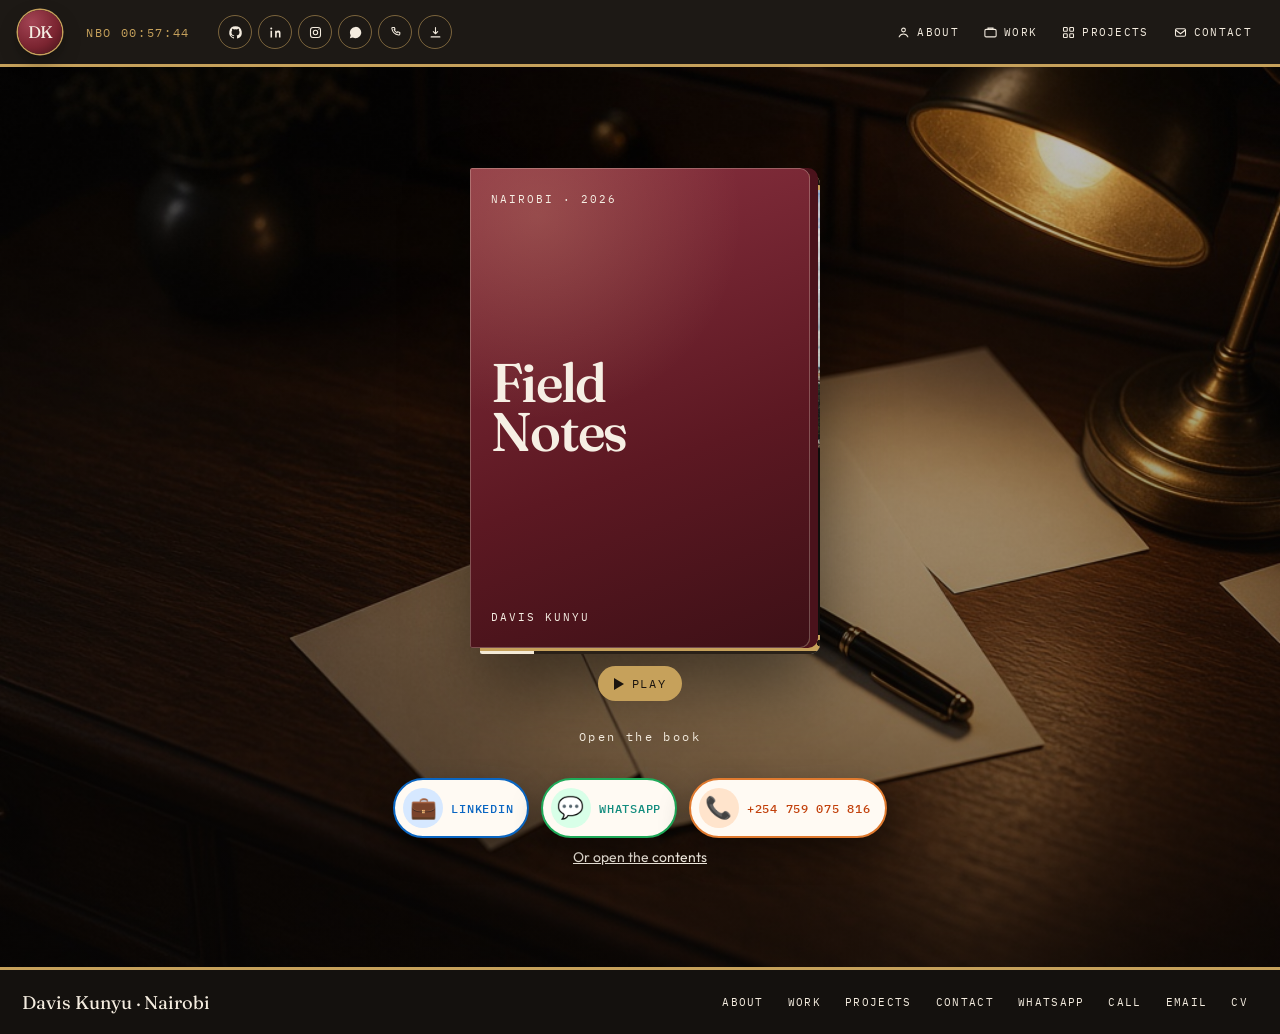
==== index.html @ 62f1bfcc "Add a DK book favicon and play a short film inside the open book. Co-authored-by: Cursor <cursoragen" ====
<!DOCTYPE html>
<html lang="en">
<head>
  <meta charset="UTF-8" />
  <meta name="viewport" content="width=device-width, initial-scale=1.0" />
  <title>Davis Kunyu — Field Notes</title>
  <meta name="description" content="Davis Kunyu Wamalwa, lead software developer in Nairobi. A field book of work, projects, and notes." />
  <link rel="canonical" href="https://davis.dvtechnologies.xyz/" />
  <meta property="og:title" content="Davis Kunyu — Field Notes" />
  <meta property="og:description" content="Open the book. Chapters on software, Nairobi, and the work in between." />
  <meta property="og:url" content="https://davis.dvtechnologies.xyz/" />
  <link rel="icon" href="/favicon.svg?v=4" type="image/svg+xml" />
  <link rel="preconnect" href="https://fonts.googleapis.com" />
  <link rel="preconnect" href="https://fonts.gstatic.com" crossorigin />
  <link href="https://fonts.googleapis.com/css2?family=Fraunces:ital,opsz,wght@0,9..144,500;1,9..144,500&family=IBM+Plex+Mono:wght@400;500&family=Outfit:wght@400;500&display=swap" rel="stylesheet" />
  <link rel="stylesheet" href="/book.css" />
</head>
<body>
  <header class="top">
  <a class="brand" href="/" aria-label="Davis Kunyu, home"><span class="mark" aria-hidden="true">DK</span></a>
  <time class="clock" id="nbo-clock">NBO</time>
  <div class="icon-row" aria-label="Profiles">
    <a href="https://github.com/daviesqunyu" aria-label="GitHub"><svg viewBox="0 0 24 24"><path fill="currentColor" d="M12 2a10 10 0 0 0-3.16 19.49c.5.09.68-.22.68-.48v-1.7c-2.78.6-3.37-1.34-3.37-1.34-.45-1.16-1.1-1.47-1.1-1.47-.9-.62.07-.6.07-.6 1 .07 1.53 1.04 1.53 1.04.89 1.53 2.34 1.09 2.91.83.09-.65.35-1.09.63-1.34-2.22-.25-4.56-1.11-4.56-4.95 0-1.09.39-1.99 1.03-2.69-.1-.25-.45-1.27.1-2.65 0 0 .84-.27 2.75 1.02A9.56 9.56 0 0 1 12 6.8a9.6 9.6 0 0 1 2.5.34c1.9-1.29 2.74-1.02 2.74-1.02.55 1.38.2 2.4.1 2.65.64.7 1.03 1.6 1.03 2.69 0 3.85-2.34 4.7-4.57 4.95.36.31.68.92.68 1.86v2.76c0 .26.18.58.69.48A10 10 0 0 0 12 2z"/></svg></a>
    <a href="https://www.linkedin.com/in/davis-kunyu" aria-label="LinkedIn"><svg viewBox="0 0 24 24"><path fill="currentColor" d="M6.5 9H4V20h2.5V9zM5.2 4A1.6 1.6 0 1 0 5.2 7.2 1.6 1.6 0 0 0 5.2 4zM20 20h-2.5v-5.6c0-1.55-.56-2.4-1.72-2.4-1.24 0-1.88.84-1.88 2.4V20H11.4V9H13.8v1.5c.5-.8 1.5-1.7 3.2-1.7 2.2 0 3 1.45 3 4.1V20z"/></svg></a>
    <a href="https://www.instagram.com/jerara_/" aria-label="Instagram"><svg viewBox="0 0 24 24"><rect x="4" y="4" width="16" height="16" rx="4" fill="none" stroke="currentColor" stroke-width="1.7"/><circle cx="12" cy="12" r="3.5" fill="none" stroke="currentColor" stroke-width="1.7"/><circle cx="17.2" cy="6.8" r="0.8" fill="currentColor"/></svg></a>
    <a href="https://wa.me/254759075816" aria-label="WhatsApp"><svg viewBox="0 0 24 24"><path fill="currentColor" d="M12 3a9 9 0 0 0-7.7 13.5L3 21l4.7-1.2A9 9 0 1 0 12 3zm4.1 11c-.2-.1-1.2-.6-1.4-.7-.2-.1-.3-.1-.5.1l-.5.6c-.1.2-.3.2-.5.1a6 6 0 0 1-1.8-1.1 6.6 6.6 0 0 1-1.2-1.5c-.1-.2 0-.3.1-.4l.4-.4.2-.3c.1-.1 0-.3 0-.4l-.7-1.6c-.2-.4-.3-.4-.5-.4h-.4c-.2 0-.4.1-.6.3-.2.2-.8.7-.8 1.8s.8 2.1.9 2.2c.1.2 1.5 2.4 3.7 3.3.5.2 1 .4 1.4.5.4-.1 1.2-.5 1.4-1 .2-.5.2-.9.1-1-.1-.1-.2-.1-.4-.2z"/></svg></a>
    <a href="tel:+254759075816" aria-label="Call"><svg viewBox="0 0 24 24"><path fill="none" stroke="currentColor" stroke-width="1.7" stroke-linejoin="round" d="M8 4h2.2l1.1 2.8-1.5.9a11 11 0 0 0 4.5 4.5l.9-1.5L18.9 12V14.2A1.8 1.8 0 0 1 17.2 16 13.2 13.2 0 0 1 6 4.8 1.8 1.8 0 0 1 8 4z"/></svg></a>
    <a href="/cv.pdf" aria-label="Download CV"><svg viewBox="0 0 24 24"><path fill="none" stroke="currentColor" stroke-width="1.7" stroke-linecap="round" d="M12 4v10m0 0l-3.5-3.5M12 14l3.5-3.5M5 19h14"/></svg></a>
  </div>
  <button class="menu" type="button" aria-expanded="false" aria-controls="site-nav">Menu</button>
  <nav id="site-nav" aria-label="Chapters">
    <a href="/about/"><svg viewBox="0 0 24 24" aria-hidden="true"><circle cx="12" cy="8" r="3" fill="none" stroke="currentColor" stroke-width="1.7"/><path d="M5 19c1.4-3 3.6-4.5 7-4.5S17.6 16 19 19" fill="none" stroke="currentColor" stroke-width="1.7" stroke-linecap="round"/></svg>About</a>
    <a href="/work/"><svg viewBox="0 0 24 24" aria-hidden="true"><rect x="3" y="7" width="18" height="12" rx="2" fill="none" stroke="currentColor" stroke-width="1.7"/><path d="M8 7V5h8v2" fill="none" stroke="currentColor" stroke-width="1.7"/></svg>Work</a>
    <a href="/projects/"><svg viewBox="0 0 24 24" aria-hidden="true"><rect x="4" y="4" width="6" height="6" rx="1" fill="none" stroke="currentColor" stroke-width="1.7"/><rect x="14" y="4" width="6" height="6" rx="1" fill="none" stroke="currentColor" stroke-width="1.7"/><rect x="4" y="14" width="6" height="6" rx="1" fill="none" stroke="currentColor" stroke-width="1.7"/><rect x="14" y="14" width="6" height="6" rx="1" fill="none" stroke="currentColor" stroke-width="1.7"/></svg>Projects</a>
    <a href="/write/"><svg viewBox="0 0 24 24" aria-hidden="true"><rect x="4" y="6" width="16" height="12" rx="2" fill="none" stroke="currentColor" stroke-width="1.7"/><path d="M4 8l8 6 8-6" fill="none" stroke="currentColor" stroke-width="1.7"/></svg>Contact</a>
  </nav>
</header>
  <main class="stage">
    <img class="stage-bg" src="/images/desk-night.jpg" alt="" />
    <div class="wash" aria-hidden="true"></div>
    <div class="opener">
      <button class="volume" id="book" type="button" aria-label="Open the book">
        <span class="volume-pages">
          <span class="film" id="reel">
            <span class="perfs" aria-hidden="true"></span>
            <span class="screen">
              <span class="shot is-on">
                <img src="/images/nairobi-pexels.jpg" alt="" />
                <span class="line"><small>Scene 01</small><strong>Davis Kunyu</strong><em>Lead software developer in Nairobi, at D&amp;V Technologies.</em></span>
              </span>
              <span class="shot">
                <img src="/images/phone-pay.jpg" alt="" />
                <span class="line"><small>Scene 02</small><strong>Payments</strong><em>Bots that take payments and sales for the company.</em></span>
              </span>
              <span class="shot">
                <img src="/images/hotel-lobby-pexels.jpg" alt="" />
                <span class="line"><small>Scene 03</small><strong>Davis Hotel</strong><em>A hotel system, from the lobby through to the desk.</em></span>
              </span>
              <span class="shot">
                <img src="/images/red-lights.jpg" alt="" />
                <span class="line"><small>Scene 04</small><strong>Traffic</strong><em>Night roads, and the lights that move Nairobi traffic.</em></span>
              </span>
              <span class="shot">
                <img src="/images/build-site.jpg" alt="" />
                <span class="line"><small>Scene 05</small><strong>Ndakaru and Bridan</strong><em>Ndakaru Bricks and Construction, and Bridan design and build.</em></span>
              </span>
              <span class="shot">
                <img src="/images/code-desk.jpg" alt="" />
                <span class="line"><small>Scene 06</small><strong>The company</strong><em>dvtechnologies.xyz. The chapters of this book come next.</em></span>
              </span>
            </span>
            <span class="perfs" aria-hidden="true"></span>
            <span class="filmbar" aria-hidden="true"><i id="film-bar"></i></span>
          </span>
        </span>
        <span class="volume-cover">
          <small>Nairobi · 2026</small>
          <strong>Field<br />Notes</strong>
          <em>Davis Kunyu</em>
        </span>
      </button>
      <button class="play" id="play" type="button" aria-label="Play the book">
        <span class="play-mark" aria-hidden="true"></span>
        <span id="play-label">Play</span>
      </button>
      <p class="hint" id="hint">Open the book</p>
      <nav class="reach" aria-label="LinkedIn, WhatsApp, and phone">
        <a class="sticker in" href="https://www.linkedin.com/in/davis-kunyu" target="_blank" rel="noopener">
          <span class="emoji" aria-hidden="true">💼</span>
          <b>LinkedIn</b>
        </a>
        <a class="sticker wa" href="https://wa.me/254759075816" target="_blank" rel="noopener">
          <span class="emoji" aria-hidden="true">💬</span>
          <b>WhatsApp</b>
        </a>
        <a class="sticker call" href="tel:+254759075816">
          <span class="emoji" aria-hidden="true">📞</span>
          <b>+254 759 075 816</b>
        </a>
      </nav>
      <a class="skip-read" href="/contents/">Or open the contents</a>
    </div>
  </main>
  <footer class="foot">
  <p>Davis Kunyu · Nairobi</p>
  <nav aria-label="Footer">
    <a href="/about/" aria-label="About">About</a>
    <a href="/work/" aria-label="Work">Work</a>
    <a href="/projects/" aria-label="Projects">Projects</a>
    <a href="/write/" aria-label="Contact">Contact</a>
    <a href="https://wa.me/254759075816" aria-label="WhatsApp">WhatsApp</a>
    <a href="tel:+254759075816" aria-label="Call">Call</a>
    <a href="mailto:daviskunyu@gmail.com" aria-label="Email">Email</a>
    <a href="/cv.pdf" aria-label="CV">CV</a>
  </nav>
</footer>
  <script src="/shell.js"></script>
</body>
</html>
---- book.css ----
:root {
  --ink: #1a140f;
  --cream: #f4ecdf;
  --oxblood: #7a2430;
  --gold: #c6a15b;
  --serif: "Fraunces", "Iowan Old Style", Georgia, serif;
  --sans: "Outfit", "Avenir Next", sans-serif;
  --mono: "IBM Plex Mono", ui-monospace, monospace;
}
* { box-sizing: border-box; }
html { scroll-behavior: smooth; }
body {
  margin: 0; min-height: 100vh; display: flex; flex-direction: column;
  color: var(--ink); font-family: var(--sans); background: var(--cream);
}
.spread, .person, .ledger, .plates, .bench, .seals, .letter, .frames, .record, .stage { flex: 1; }

.top {
  position: sticky; top: 0; z-index: 30;
  display: flex; align-items: center; gap: 16px;
  min-height: 64px; height: auto; flex-wrap: wrap; padding: 10px 18px;
  background: rgba(20, 16, 13, 0.96); color: var(--cream);
  border-bottom: 3px solid var(--gold);
}
.brand { color: var(--cream); text-decoration: none; display: inline-flex; align-items: center; }
.mark {
  width: 44px; height: 44px; display: grid; place-items: center; border-radius: 50%;
  background: radial-gradient(circle at 32% 28%, #a34454, #7a2430 58%, #3d1016);
  color: #f6efe4; font-family: var(--serif); font-size: 1.05rem; letter-spacing: -0.07em;
  box-shadow: 0 0 0 1.5px #c6a15b, 0 8px 18px rgba(0,0,0,.35);
}
.brand:hover .mark { background: var(--gold); color: #1a140f; }
.clock { margin-left: 8px; font-family: var(--mono); font-size: 12px; letter-spacing: 0.14em; color: var(--gold); }
.menu {
  display: none; margin-left: 8px; border: 1px solid var(--gold); background: transparent; color: var(--cream);
  border-radius: 999px; padding: 6px 12px; letter-spacing: 0.12em; text-transform: uppercase; font-family: var(--mono); font-size: 11px;
}
.top nav { display: flex; flex-wrap: wrap; gap: 4px; margin-left: auto; }
.top nav a, .foot a {
  color: var(--cream); text-decoration: none; border-radius: 999px;
  padding: 7px 10px; font-family: var(--mono); font-size: 11px; letter-spacing: 0.12em; text-transform: uppercase;
  display: inline-flex; align-items: center; gap: 6px;
}
.top svg, .icon-row svg { width: 15px; height: 15px; display: block; }
.icon-row { display: flex; gap: 6px; margin-left: 12px; }
.icon-row a {
  width: 34px; height: 34px; display: grid; place-items: center; border-radius: 50%;
  border: 1px solid rgba(198,161,91,.55); color: var(--cream); padding: 0;
}
.icon-row a:hover, .icon-row a.on { background: var(--gold); color: #1a140f; }
.copy-mail {
  border: 0; background: var(--oxblood); color: #f6efe4; border-radius: 999px;
  padding: 8px 14px; margin-left: 8px; font-family: var(--mono); letter-spacing: 0.08em; text-transform: uppercase; font-size: 12px;
}
.chips { display: flex; flex-wrap: wrap; gap: 8px; margin-top: 12px; }
.chips a { text-decoration: none; border: 1px solid rgba(26,20,15,.25); border-radius: 999px; padding: 8px 12px; font-family: var(--mono); font-size: 12px; letter-spacing: 0.06em; color: #241910; background: #fffaf3; }
#seals { margin-top: 28px; background: #fbf7f0; color: #241910; padding: 22px 22px 26px; }
.seal-row { display: flex; flex-wrap: wrap; gap: 8px; margin-top: 18px; }
.seal-row a { background: #f7f1e6; color: var(--ink); text-decoration: none; border-radius: 999px; padding: 8px 12px; font-family: var(--mono); font-size: 12px; }
.cap em { font-style: normal; font-family: var(--mono); font-size: 10px; letter-spacing: 0.14em; text-transform: uppercase; color: #e7c27a; }
.cap em.live { color: #b7f0c8; }
.top nav a:hover, .top nav a.on, .foot a:hover, .foot a.on { background: var(--gold); color: #1a140f; }
.foot {
  display: flex; justify-content: space-between; gap: 16px; flex-wrap: wrap; align-items: center;
  padding: 18px 22px; background: #14110e; color: var(--cream); border-top: 3px solid var(--gold);
}
.foot p { margin: 0; font-family: var(--serif); font-size: 1.15rem; }
.foot nav { display: flex; flex-wrap: wrap; gap: 4px; }
img { max-width: 100%; display: block; }
a { color: inherit; }
button { font: inherit; cursor: pointer; }
:focus-visible { outline: 2px solid var(--gold); outline-offset: 3px; }

.ribbon {
  position: sticky; top: 0; z-index: 5;
  display: flex; justify-content: space-between; gap: 16px; align-items: center;
  padding: 14px 22px; font-family: var(--mono); font-size: 12px; letter-spacing: 0.12em;
  text-transform: uppercase;
}
.ribbon a { text-decoration: none; }
.ribbon nav { display: flex; flex-wrap: wrap; gap: 12px 16px; }
.ribbon a.on { color: var(--oxblood); }

.stage {
  min-height: 100vh; position: relative; display: grid; place-items: center;
  overflow: hidden; color: var(--cream); background: #120e0b;
}
.stage-bg, .wash {
  position: absolute; inset: 0; width: 100%; height: 100%; object-fit: cover;
  pointer-events: none;
}
.wash {
  background: linear-gradient(180deg, rgba(12,8,6,.25), rgba(12,8,6,.55));
}
.opener {
  position: relative; z-index: 1;
  display: flex; flex-direction: column; align-items: center;
}
.volume {
  position: relative; width: min(340px, 86vw); height: min(480px, 62vh);
  border: 0; padding: 0; background: transparent; perspective: 1600px;
}
.leaf {
  height: 100%; padding: 32px 24px 28px 42px;
  display: flex; flex-direction: column; justify-content: center; gap: 4px;
  color: var(--ink); text-align: left;
}
.leaf small { font-family: var(--mono); letter-spacing: 0.16em; text-transform: uppercase; color: var(--oxblood); font-size: 11px; }
.leaf b { font-family: var(--serif); font-weight: 560; font-size: 1.7rem; }
.volume-pages, .volume-cover {
  position: absolute; inset: 0; border-radius: 2px 10px 10px 2px;
}
.volume-pages {
  background:
    repeating-linear-gradient(90deg, transparent 0 3px, rgba(90,60,30,.08) 3px 4px),
    linear-gradient(90deg, #d9cbb6, #f7f1e6 12%, #fffaf2);
  transform: translate(10px, 6px);
  box-shadow: 0 30px 70px rgba(0,0,0,.5);
}
.volume-cover {
  background:
    radial-gradient(circle at 20% 10%, rgba(255,220,160,.18), transparent 40%),
    linear-gradient(160deg, #8a3140, #5c1822 60%, #3d1016);
  color: #f6efe4; transform-origin: left center; transform-style: preserve-3d;
  transition: transform 1.05s cubic-bezier(.2,.7,.2,1);
  display: flex; flex-direction: column; justify-content: space-between;
  padding: 1.5rem 1.3rem; text-align: left;
  box-shadow: inset 0 0 0 1px rgba(244,234,215,.28), 8px 0 0 #4a121b;
}
.volume-cover small, .volume-cover em {
  font-family: var(--mono); letter-spacing: 0.18em; text-transform: uppercase; font-style: normal; font-size: 11px;
}
.volume-cover strong {
  font-family: var(--serif); font-weight: 560; font-size: clamp(2.6rem, 6vw, 3.4rem); line-height: 0.9; letter-spacing: -0.03em;
}
.volume.is-open .volume-cover { transform: rotateY(-158deg); }
.volume-pages { overflow: hidden; }
.film { position: absolute; inset: 0; display: flex; flex-direction: column; background: #100d0b; }
.perfs, .filmbar { flex: none; }
.perfs {
  height: 16px;
  background:
    radial-gradient(circle at 10px 8px, #1a140f 3.2px, transparent 3.6px) 0 0 / 22px 16px repeat-x,
    #c6a15b;
}
.filmbar { height: 3px; background: #2a2118; }
.filmbar i { display: block; height: 100%; width: 16%; background: #f4ead7; transition: width .6s ease; }
.screen { position: relative; flex: 1; overflow: hidden; }
.shot {
  position: absolute; inset: 0; display: flex; flex-direction: column;
  opacity: 0; transition: opacity .7s ease;
}
.shot.is-on { opacity: 1; }
.shot img { width: 100%; height: 58%; object-fit: cover; transform: scale(1.08); }
.shot.is-on img { animation: film-drift 3.4s ease-out both; }
@keyframes film-drift { from { transform: scale(1.14); } to { transform: scale(1); } }
@media (prefers-reduced-motion: reduce) {
  .shot.is-on img { animation: none; }
}
.shot .line { padding: 10px 14px 8px; color: #f6efe4; }
.shot small { font-family: var(--mono); letter-spacing: 0.16em; text-transform: uppercase; font-size: 10px; color: #c6a15b; }
.shot strong { display: block; font-family: var(--serif); font-size: 1.35rem; line-height: 1.05; margin-top: 2px; }
.shot em { display: block; margin-top: 4px; font-style: normal; font-size: .82rem; line-height: 1.35; color: #e7d7c4; }
.play {
  position: relative; z-index: 2; margin-top: 18px;
  display: inline-flex; align-items: center; gap: 8px;
  border: 0; background: #c6a15b; color: #1a140f; border-radius: 999px;
  padding: 10px 16px; font-family: var(--mono); letter-spacing: 0.14em; text-transform: uppercase; font-size: 12px;
}
.play-mark {
  width: 0; height: 0;
  border-left: 10px solid #1a140f;
  border-top: 6px solid transparent;
  border-bottom: 6px solid transparent;
}
.play.is-on .play-mark {
  width: 10px; height: 12px; border: 0;
  background:
    linear-gradient(#1a140f, #1a140f) left/3px 100% no-repeat,
    linear-gradient(#1a140f, #1a140f) right/3px 100% no-repeat;
}
.hint {
  position: relative; z-index: 1; margin-top: 28px; font-family: var(--mono);
  letter-spacing: 0.2em; font-size: 12px;
}
.skip-read {
  position: relative; z-index: 1; margin-top: 10px; color: #f6efe4; font-size: 14px;
}
.reach {
  position: relative; z-index: 2;
  display: flex; flex-wrap: wrap; justify-content: center; gap: 12px;
  margin-top: 22px;
}
.sticker {
  display: flex; align-items: center; gap: 8px;
  min-height: 52px; padding: 8px 14px 8px 8px;
  border-radius: 999px; text-decoration: none; color: #1a140f;
  background: #fffaf3; box-shadow: 0 14px 30px rgba(0,0,0,.38);
  font-family: var(--mono); font-size: 12px; letter-spacing: 0.06em; text-transform: uppercase;
}
.sticker b { font-weight: 500; }
.sticker .emoji {
  width: 40px; height: 40px; display: grid; place-items: center;
  border-radius: 50%; font-size: 1.35rem; line-height: 1;
  animation: live-bob 2.2s ease-in-out infinite;
}
.sticker.in { border: 2px solid #0a66c2; }
.sticker.in .emoji { background: #d6e8ff; animation-delay: 0s; }
.sticker.wa { border: 2px solid #1faa59; }
.sticker.wa .emoji { background: #d8ffe8; animation-delay: .25s; }
.sticker.call { border: 2px solid #e07a2f; }
.sticker.call .emoji { background: #ffe4cc; animation-delay: .5s; }
.sticker.in b { color: #0a66c2; }
.sticker.wa b { color: #128c7e; }
.sticker.call b { color: #c2410c; }
.sticker:hover { transform: translateY(-3px); }
@keyframes live-bob {
  0%, 100% { transform: translateY(0); }
  50% { transform: translateY(-5px); }
}
.chapters {
  position: relative; z-index: 1;
  display: flex; flex-wrap: wrap; justify-content: center; gap: 10px 16px;
  margin-top: 22px; font-family: var(--mono); font-size: 12px;
  letter-spacing: 0.14em; text-transform: uppercase;
}
.chapters a { color: #f6efe4; text-decoration: none; border-bottom: 1px solid rgba(246,239,228,.45); }

.spread {
  min-height: 100vh;
  background: #e7dcc8 url("/images/open-book.jpg") center/cover;
  color: var(--ink);
}
.spread .ribbon { background: rgba(244,236,223,.82); }
.gutter {
  width: min(980px, calc(100% - 32px));
  margin: 24px auto 64px;
  display: grid; grid-template-columns: 1fr 1fr;
  background: rgba(255,250,242,.9);
  box-shadow: 0 24px 60px rgba(60,30,10,.18);
  min-height: 70vh;
}
.page { padding: 48px 40px; }
.page + .page { border-left: 1px solid rgba(80,40,20,.15); box-shadow: inset 12px 0 20px rgba(80,40,20,.05); }
.kicker { font-family: var(--mono); letter-spacing: 0.16em; text-transform: uppercase; font-size: 12px; color: var(--oxblood); }
h1, h2 { font-family: var(--serif); font-weight: 560; letter-spacing: -0.03em; margin: 0; }
.spread h1 { font-size: clamp(3rem, 6vw, 4.6rem); line-height: 0.92; }
.toc { list-style: none; padding: 0; margin: 18px 0 0; }
.toc a {
  display: grid; grid-template-columns: 36px 1fr auto; gap: 10px;
  text-decoration: none; padding: 14px 0; border-bottom: 1px solid rgba(26,20,15,.12);
  font-size: 1.25rem;
}
.toc em { font-family: var(--mono); font-style: normal; font-size: 12px; color: var(--oxblood); }
.toc span:last-child { font-family: var(--mono); font-size: 12px; }

.person {
  min-height: 100vh;
  background: #0c1218 url("/images/nairobi-pexels.jpg") center 62%/cover no-repeat fixed;
}
.person .ribbon { background: rgba(12, 14, 18, 0.78); color: #f6efe4; backdrop-filter: blur(8px); }
.person .ribbon a.on { color: #e7c27a; }
.nrb {
  width: min(1080px, calc(100% - 32px));
  margin: 24px auto 40px;
  min-height: calc(100vh - 120px);
  display: grid;
  grid-template-columns: 1fr;
  align-content: end;
  gap: 16px;
}
.nrb .copy {
  width: auto;
  margin: 0;
  color: #241910;
  background: #fbf7f0;
  box-shadow: 0 24px 70px rgba(0, 0, 0, 0.35);
}
.now {
  display: flex; align-items: center; gap: 8px; margin: 14px 0 0;
  font-family: var(--mono); font-size: 12px; letter-spacing: 0.06em; text-transform: uppercase; color: #7a2430;
}
.pulse {
  width: 8px; height: 8px; flex: none; border-radius: 50%; background: #1faa59;
  box-shadow: 0 0 0 0 rgba(31, 170, 89, 0.65);
  animation: ping 1.6s infinite;
}
@keyframes ping {
  70% { box-shadow: 0 0 0 8px rgba(31, 170, 89, 0); }
}
.bio-line { margin: 16px 0 0; font-family: var(--serif); font-size: 1.25rem; color: #7a2430; }
.live-note { margin: 10px 0 0; color: #5c4a3a; font-size: 0.95rem; line-height: 1.5; }
.seal-label { margin-top: 18px; }
.links { flex-wrap: wrap; }
@media (min-width: 900px) {
  .nrb { grid-template-columns: 1.15fr 0.85fr; }
  .nrb .story { grid-column: 1; grid-row: 1 / span 2; }
}
.nrb h2 { font-size: 2.4rem; margin-top: 6px; }
.gh-list { list-style: none; padding: 0; margin: 14px 0 0; }
.gh-list li { border-bottom: 1px solid rgba(26,20,15,.12); padding-bottom: 8px; }
.gh-list a {
  display: flex; justify-content: space-between; gap: 12px;
  text-decoration: none; padding: 10px 0 2px;
}
.gh-list .domain {
  display: inline-block; margin: 0 0 4px; color: #7a2430;
  font-family: var(--mono); font-size: 12px; letter-spacing: 0.04em;
}
.gh-list span { font-family: var(--mono); font-size: 12px; letter-spacing: 0.06em; text-transform: uppercase; color: var(--oxblood); }

.record {
  min-height: 100vh; color: #f6efe4;
  background:
    radial-gradient(circle at 80% 20%, rgba(198,161,91,.18), transparent 28%),
    #100d0c url("/images/desk-night.jpg") center/cover fixed;
}
.record .ribbon { background: rgba(10,8,7,.78); color: #f6efe4; }
.record .ribbon a.on { color: #e7c27a; }
.sleeve {
  width: min(920px, calc(100% - 28px));
  margin: 28px auto 70px;
}
.sleeve h1 { font-size: clamp(3rem, 7vw, 5.2rem); }
.sleeve h1 em { font-style: italic; color: #e7c27a; }
.player {
  margin-top: 18px; background: #181410; border-radius: 12px; overflow: hidden;
}
.player iframe { width: 100%; height: 352px; border: 0; display: block; }
.shelf { display: grid; grid-template-columns: 1fr 1fr; gap: 14px; margin-top: 14px; }
.shelf iframe { width: 100%; height: 152px; border: 0; border-radius: 12px; }
.lately { display: flex; flex-wrap: wrap; gap: 8px; margin-top: 16px; }
.lately span {
  border: 1px solid rgba(246,239,228,.35); border-radius: 999px;
  padding: 6px 10px; font-family: var(--mono); font-size: 12px; letter-spacing: 0.06em;
}

.frames { min-height: 100vh; background: #120e12; color: #f6efe4; }
.frames .ribbon { background: #120e12; }
.frames .ribbon a.on { color: #e7c27a; }
.reel {
  width: min(880px, calc(100% - 28px));
  margin: 36px auto 70px;
  display: grid; grid-template-columns: 220px 1fr; gap: 36px; align-items: center;
}
.highlight {
  width: 196px; height: 196px; border-radius: 50%; padding: 5px;
  background: conic-gradient(from 200deg, #f7ce68, #e97b3c, #c13b73, #7b4b9a, #f7ce68);
}
.highlight img { width: 100%; height: 100%; object-fit: cover; border-radius: 50%; border: 4px solid #120e12; }
.reel h1 { font-size: clamp(3rem, 6vw, 5rem); margin-bottom: 8px; }
.reel h1 em { font-style: italic; color: #e7b2a4; }
.split { display: grid; grid-template-columns: 0.9fr 1.1fr; min-height: calc(100vh - 52px); }
.split img { width: 100%; height: 100%; object-fit: cover; min-height: 420px; }
.copy { padding: 36px 32px; color: #241910; }
.copy h1 { font-size: clamp(3.2rem, 6vw, 5.4rem); line-height: 0.9; color: #1a140f; }
.copy h1 em { font-style: italic; color: var(--oxblood); }
.copy h2, .nrb h2 { color: #1a140f; }
.lede, .page p, .slip p, .sheet p, .nrb .copy p {
  color: #2a2118;
  font-size: 1.08rem;
  line-height: 1.7;
}
.lede { max-width: 40rem; margin: 16px 0 0; }
.lede a { color: #7a2430; text-underline-offset: 3px; }
.lede + .lede { margin-top: 12px; }
.facts { display: grid; grid-template-columns: 1fr 1fr; gap: 18px; margin-top: 28px; }
.facts strong, .fact strong { display: block; font-family: var(--serif); font-size: 2rem; }
.fact { color: inherit; text-decoration: none; }
.fact:hover strong, .slip:hover h2, .card:hover h2 { color: var(--oxblood); }
.nrb h2 a, .gh-list a { color: inherit; text-decoration: none; }

.ledger {
  min-height: 100vh; color: #f6efe4;
  background: #0e1210 url("/images/library-desks.jpg") center/cover fixed;
}
.ledger .ribbon { background: rgba(8,10,9,.72); color: #f6efe4; backdrop-filter: blur(8px); }
.ledger .ribbon a.on { color: #e7c27a; }
.file {
  width: min(880px, calc(100% - 32px));
  margin: 40px auto 80px;
}
.file h1 { font-size: clamp(3rem, 7vw, 5.5rem); }
.slip {
  display: block; color: inherit; text-decoration: none;
  background: #f7f1e6; color: var(--ink);
  padding: 28px 28px 24px; margin-top: 22px;
  box-shadow: 0 18px 40px rgba(0,0,0,.28);
}
.slip:nth-child(odd) { transform: rotate(-0.6deg); }
.slip:nth-child(even) { transform: rotate(0.7deg); }
.slip h2 { font-size: 2.2rem; }
.slip .when { font-family: var(--mono); font-size: 12px; letter-spacing: 0.08em; text-transform: uppercase; color: var(--oxblood); }
.slip p { margin: 10px 0 0; }

.plates { min-height: 100vh; background: #14110e; color: #f6efe4; }
.plates .ribbon { background: #14110e; }
.plates h1 { width: min(1100px, calc(100% - 32px)); margin: 28px auto 8px; font-size: clamp(3rem, 6vw, 5rem); }
.plates h1 em { font-style: italic; color: #e7b2a4; }
.rail-note { width: min(1100px, calc(100% - 32px)); margin: 0 auto 18px; color: #d9cbb8; }
.gallery {
  display: grid; grid-auto-flow: column; grid-auto-columns: min(78vw, 640px);
  gap: 18px; overflow-x: auto; padding: 10px 4vw 48px; scroll-snap-type: x mandatory;
}
.plate { display: block; scroll-snap-align: start; color: inherit; }
.plate-shot { display: block; text-decoration: none; color: inherit; }
.plate .cap { display: block; padding: 12px 2px 0; }
.plate img { height: 360px; width: 100%; object-fit: cover; }
.plate .domain {
  display: inline-block; margin-top: 8px; color: #b7f0c8;
  font-family: var(--mono); font-size: 12px; letter-spacing: 0.03em; text-decoration: none;
  border-bottom: 1px solid rgba(183,240,200,.55);
}
.peek {
  position: fixed; z-index: 50; width: min(460px, calc(100vw - 16px)); pointer-events: none;
  background: #fffaf3; color: #1a140f; border: 2px solid #c6a15b; border-radius: 14px;
  box-shadow: 0 22px 50px rgba(0,0,0,.45); overflow: hidden;
}
.peek p {
  margin: 0; padding: 8px 12px; font-family: var(--mono); font-size: 11px; letter-spacing: 0.08em; text-transform: uppercase; color: #7a2430;
}
.peek-frame { height: 280px; position: relative; background: #fff; }
.peek-frame::before {
  content: "Loading the home page";
  position: absolute; inset: 0; display: grid; place-items: center;
  background: #fffaf3; color: #7a2430; font-family: var(--mono); font-size: 12px; letter-spacing: 0.08em; text-transform: uppercase;
}
.peek-frame.ready::before { content: none; }
.peek iframe { width: 100%; height: 100%; border: 0; display: block; background: #fff; }
.plate figcaption { padding: 12px 2px 0; }
.plate strong { font-family: var(--serif); font-size: 1.8rem; display: block; }
.plate small { font-family: var(--mono); letter-spacing: 0.08em; text-transform: uppercase; color: #e7c27a; }

.bench {
  min-height: 100vh;
  background: #efe6d4 url("/images/sketchbook.jpg") center/cover fixed;
}
.bench .ribbon { background: rgba(255,250,242,.8); }
.cards {
  width: min(1000px, calc(100% - 28px));
  margin: 20px auto 70px;
  display: grid; grid-template-columns: repeat(3, 1fr); gap: 16px;
}
.card {
  display: block; color: inherit; text-decoration: none;
  background: rgba(255,250,242,.92); padding: 18px 16px 16px; min-height: 150px;
  box-shadow: 0 10px 24px rgba(40,20,10,.12);
}
.card:nth-child(2) { transform: rotate(1.2deg); }
.card:nth-child(3) { transform: rotate(-1deg); }
.card:nth-child(5) { transform: rotate(0.8deg); }
.card h2 { font-size: 1.6rem; }
.bench h1 { width: min(1000px, calc(100% - 28px)); margin: 28px auto 0; font-size: clamp(3rem, 6vw, 4.8rem); }

.seals {
  min-height: 100vh;
  background: #efe4d2 url("/images/paper-fiber.jpg") center/cover;
}
.seals .ribbon { background: rgba(255,248,238,.85); }
.seal-wrap { width: min(980px, calc(100% - 28px)); margin: 20px auto 70px; }
.seal-wrap h1 { font-size: clamp(3rem, 6vw, 5rem); }
.stamps { display: grid; grid-template-columns: repeat(3, 1fr); gap: 22px; margin-top: 20px; }
.stamp {
  aspect-ratio: 1; border: 3px solid var(--oxblood); border-radius: 50%;
  display: grid; place-items: center; text-align: center; padding: 16%;
  text-transform: uppercase; text-decoration: none; color: inherit;
  background: rgba(255,250,242,.55);
}
.stamp b { font-family: var(--serif); font-size: 1.7rem; display: block; }
.stamp span { font-family: var(--mono); font-size: 11px; letter-spacing: 0.12em; color: var(--oxblood); }
.stamp:nth-child(2) { transform: rotate(6deg); }
.stamp:nth-child(4) { transform: rotate(-5deg); }

.letter {
  min-height: 100vh; position: relative; color: var(--ink);
}
.letter .bg { position: absolute; inset: 0; width: 100%; height: 100%; object-fit: cover; }
.letter .ribbon { position: relative; z-index: 2; background: rgba(20,14,10,.72); color: #f6efe4; }
.sheet {
  position: relative; width: min(640px, calc(100% - 28px));
  margin: 36px auto 70px; background: rgba(255,250,242,.94);
  padding: 42px 36px 36px; box-shadow: 0 24px 60px rgba(0,0,0,.28);
}
.sheet h1 { font-size: clamp(2.8rem, 6vw, 4.4rem); }
.mail {
  display: inline-block; margin-top: 12px; font-family: var(--serif);
  font-size: clamp(1.4rem, 3vw, 2rem); color: var(--oxblood);
}
.links { display: flex; gap: 16px; margin-top: 22px; font-family: var(--mono); letter-spacing: 0.08em; text-transform: uppercase; font-size: 13px; }
.links a { text-decoration: none; border-bottom: 1px solid rgba(26,20,15,.3); }

@media (max-width: 800px) {
  .menu { display: inline-flex; }
  .top { flex-wrap: wrap; height: auto; min-height: 64px; padding: 12px 16px; }
  .top nav {
    display: none; position: absolute; top: 64px; left: 0; right: 0;
    margin: 0; padding: 12px; background: #14110e;
    flex-direction: column; border-bottom: 3px solid var(--gold);
  }
  .top nav.open { display: flex; }
  .gutter, .split, .cards, .stamps { grid-template-columns: 1fr; }
  .page + .page { border-left: 0; border-top: 1px solid rgba(80,40,20,.15); }
  .gallery { grid-auto-columns: 86vw; }
  .plate img { height: 240px; }
  .copy { padding: 32px 20px 56px; }
  .slip { transform: none; }
  .nrb .copy { margin: 0 auto; padding: 32px 20px 40px; }
  .shelf, .reel { grid-template-columns: 1fr; }
  .record { background-attachment: scroll; }
  .highlight { margin: 0 auto; }
  .person, .ledger { background-attachment: scroll; }
  .bench { background-attachment: scroll; }
}
@media (prefers-reduced-motion: reduce) {
  .volume-cover { transition: none; }
  .sticker .emoji, .pulse { animation: none; }
}
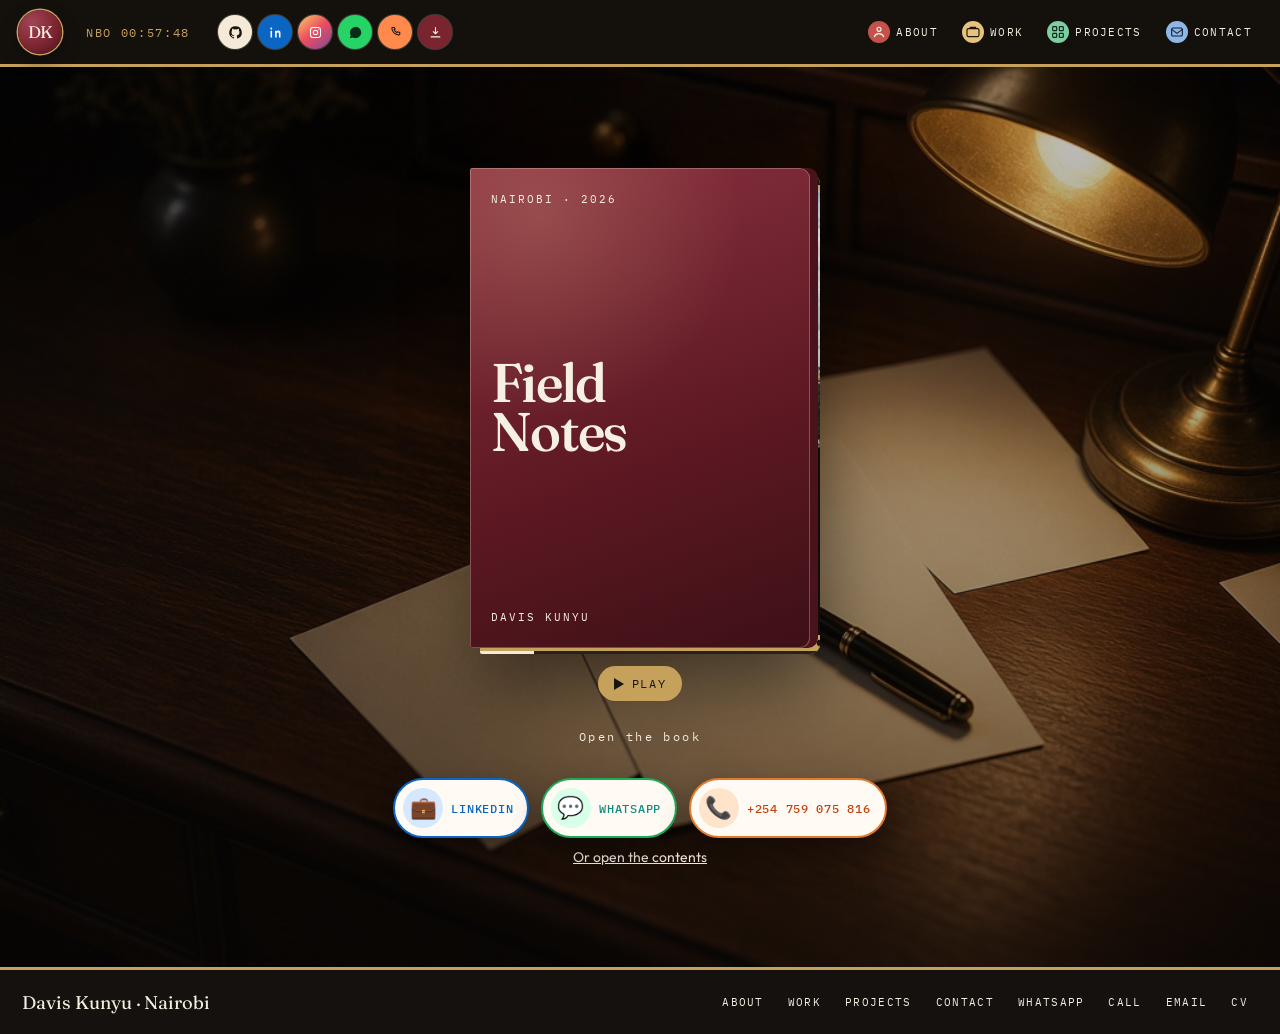
==== commit 92c828ff: "Serve the 2027 CV for download and match the site to that record." ====
--- a/index.html
+++ b/index.html
@@ -25,7 +25,7 @@
     <a href="https://www.instagram.com/jerara_/" aria-label="Instagram"><svg viewBox="0 0 24 24"><rect x="4" y="4" width="16" height="16" rx="4" fill="none" stroke="currentColor" stroke-width="1.7"/><circle cx="12" cy="12" r="3.5" fill="none" stroke="currentColor" stroke-width="1.7"/><circle cx="17.2" cy="6.8" r="0.8" fill="currentColor"/></svg></a>
     <a href="https://wa.me/254759075816" aria-label="WhatsApp"><svg viewBox="0 0 24 24"><path fill="currentColor" d="M12 3a9 9 0 0 0-7.7 13.5L3 21l4.7-1.2A9 9 0 1 0 12 3zm4.1 11c-.2-.1-1.2-.6-1.4-.7-.2-.1-.3-.1-.5.1l-.5.6c-.1.2-.3.2-.5.1a6 6 0 0 1-1.8-1.1 6.6 6.6 0 0 1-1.2-1.5c-.1-.2 0-.3.1-.4l.4-.4.2-.3c.1-.1 0-.3 0-.4l-.7-1.6c-.2-.4-.3-.4-.5-.4h-.4c-.2 0-.4.1-.6.3-.2.2-.8.7-.8 1.8s.8 2.1.9 2.2c.1.2 1.5 2.4 3.7 3.3.5.2 1 .4 1.4.5.4-.1 1.2-.5 1.4-1 .2-.5.2-.9.1-1-.1-.1-.2-.1-.4-.2z"/></svg></a>
     <a href="tel:+254759075816" aria-label="Call"><svg viewBox="0 0 24 24"><path fill="none" stroke="currentColor" stroke-width="1.7" stroke-linejoin="round" d="M8 4h2.2l1.1 2.8-1.5.9a11 11 0 0 0 4.5 4.5l.9-1.5L18.9 12V14.2A1.8 1.8 0 0 1 17.2 16 13.2 13.2 0 0 1 6 4.8 1.8 1.8 0 0 1 8 4z"/></svg></a>
-    <a href="/cv.pdf" aria-label="Download CV"><svg viewBox="0 0 24 24"><path fill="none" stroke="currentColor" stroke-width="1.7" stroke-linecap="round" d="M12 4v10m0 0l-3.5-3.5M12 14l3.5-3.5M5 19h14"/></svg></a>
+    <a href="/cv.pdf" download="Davis-Kunyu-CV.pdf" aria-label="Download CV"><svg viewBox="0 0 24 24"><path fill="none" stroke="currentColor" stroke-width="1.7" stroke-linecap="round" d="M12 4v10m0 0l-3.5-3.5M12 14l3.5-3.5M5 19h14"/></svg></a>
   </div>
   <button class="menu" type="button" aria-expanded="false" aria-controls="site-nav">Menu</button>
   <nav id="site-nav" aria-label="Chapters">
@@ -111,7 +111,7 @@
     <a href="https://wa.me/254759075816" aria-label="WhatsApp">WhatsApp</a>
     <a href="tel:+254759075816" aria-label="Call">Call</a>
     <a href="mailto:daviskunyu@gmail.com" aria-label="Email">Email</a>
-    <a href="/cv.pdf" aria-label="CV">CV</a>
+    <a href="/cv.pdf" download="Davis-Kunyu-CV.pdf" aria-label="CV">CV</a>
   </nav>
 </footer>
   <script src="/shell.js"></script>
--- a/book.css
+++ b/book.css
@@ -19,7 +19,7 @@
   position: sticky; top: 0; z-index: 30;
   display: flex; align-items: center; gap: 16px;
   min-height: 64px; height: auto; flex-wrap: wrap; padding: 10px 18px;
-  background: rgba(20, 16, 13, 0.96); color: var(--cream);
+  background: #14110d; color: var(--cream);
   border-bottom: 3px solid var(--gold);
 }
 .brand { color: var(--cream); text-decoration: none; display: inline-flex; align-items: center; }
@@ -45,9 +45,26 @@
 .icon-row { display: flex; gap: 6px; margin-left: 12px; }
 .icon-row a {
   width: 34px; height: 34px; display: grid; place-items: center; border-radius: 50%;
-  border: 1px solid rgba(198,161,91,.55); color: var(--cream); padding: 0;
-}
-.icon-row a:hover, .icon-row a.on { background: var(--gold); color: #1a140f; }
+  border: 0; color: #1a140f; padding: 0;
+  box-shadow: 0 0 0 1px rgba(246,239,228,.2);
+  transition: transform .2s ease, background .2s ease, color .2s ease;
+}
+.icon-row a[aria-label="GitHub"] { background: #f4ead7; color: #1a140f; }
+.icon-row a[aria-label="LinkedIn"] { background: #0a66c2; color: #fff; }
+.icon-row a[aria-label="Instagram"] { background: linear-gradient(140deg, #f7ce68, #ee4d5f 48%, #7b4b9a); color: #fff; }
+.icon-row a[aria-label="WhatsApp"] { background: #25d366; color: #062e16; }
+.icon-row a[aria-label="Call"] { background: #ff8a4c; color: #1a140f; }
+.icon-row a[aria-label="Download CV"] { background: #7a2430; color: #f6efe4; }
+.icon-row a:hover { transform: translateY(-2px); background: #fffaf3; color: #1a140f; }
+.top nav a svg {
+  width: 22px; height: 22px; padding: 3px; box-sizing: border-box; border-radius: 50%;
+  transition: background .2s ease, color .2s ease;
+}
+.top nav a[href="/about/"] svg { color: #fff5f0; background: #c4524a; }
+.top nav a[href="/work/"] svg { color: #1a140f; background: #e7c27a; }
+.top nav a[href="/projects/"] svg { color: #10261c; background: #7dcea0; }
+.top nav a[href="/write/"] svg { color: #102033; background: #8eb7e8; }
+.top nav a:hover svg, .top nav a.on svg { color: #1a140f; background: #fffaf3; }
 .copy-mail {
   border: 0; background: var(--oxblood); color: #f6efe4; border-radius: 999px;
   padding: 8px 14px; margin-left: 8px; font-family: var(--mono); letter-spacing: 0.08em; text-transform: uppercase; font-size: 12px;
@@ -511,7 +528,152 @@
   .person, .ledger { background-attachment: scroll; }
   .bench { background-attachment: scroll; }
 }
+.about-stage {
+  width: min(1120px, calc(100% - 32px));
+  margin: 28px auto 8px;
+  display: grid;
+  grid-template-columns: 1fr;
+  gap: 18px;
+}
+.stage-3d {
+  position: relative;
+  height: 500px;
+  perspective: 1100px;
+  display: grid;
+  place-items: center;
+}
+.tilt {
+  width: min(220px, 58vw);
+  height: 280px;
+  z-index: 1;
+  position: relative;
+  border-radius: 18px;
+  overflow: hidden;
+  transform-style: preserve-3d;
+  transform: rotateY(-10deg) rotateX(6deg);
+  box-shadow: 0 30px 70px rgba(0,0,0,.45), 0 0 0 1px rgba(246,239,228,.35);
+  animation: sway 8s ease-in-out infinite;
+}
+.tilt img { width: 100%; height: 100%; object-fit: cover; display: block; }
+.tilt-face {
+  position: absolute; left: 0; right: 0; bottom: 0;
+  padding: 48px 16px 16px;
+  background: linear-gradient(180deg, transparent, rgba(12,8,6,.88));
+  color: #f6efe4;
+}
+.tilt-face strong { display: block; font-family: var(--serif); font-size: 1.7rem; line-height: 1; }
+.tilt-face em { font-style: normal; font-family: var(--mono); font-size: 11px; letter-spacing: 0.12em; text-transform: uppercase; color: #e7c27a; }
+.ring { position: absolute; inset: 10px; z-index: 2; animation: spin 32s linear infinite; pointer-events: none; }
+.orb {
+  position: absolute; left: 50%; top: 50%;
+  width: 48px; height: 48px; margin: -24px;
+  transform: rotate(calc(var(--i) * 60deg)) translateY(-188px);
+  pointer-events: auto;
+}
+.orb-face {
+  width: 48px; height: 48px; border-radius: 50%;
+  display: grid; place-items: center;
+  background: #fbf7f0; color: #1a140f;
+  box-shadow: 0 10px 22px rgba(0,0,0,.35), 0 0 0 2px #c6a15b;
+  animation: spin 32s linear infinite reverse;
+}
+.orb svg { width: 22px; height: 22px; display: block; }
+.orb:nth-child(1) .orb-face { color: #1a140f; }
+.orb:nth-child(2) .orb-face { color: #0a66c2; }
+.orb:nth-child(3) .orb-face { color: #c13584; }
+.orb:nth-child(4) .orb-face { color: #128c7e; }
+.orb:nth-child(5) .orb-face { color: #c2410c; }
+.orb:nth-child(6) .orb-face { color: #7a2430; }
+.live-row {
+  display: grid; grid-template-columns: repeat(4, 1fr); gap: 10px;
+}
+.live-pill {
+  display: flex; align-items: center; gap: 10px;
+  background: #fbf7f0; color: #241910; text-decoration: none;
+  border-radius: 16px; padding: 12px 12px;
+  box-shadow: 0 16px 40px rgba(0,0,0,.28);
+}
+.live-ico {
+  width: 38px; height: 38px; flex: none; border-radius: 12px;
+  display: grid; place-items: center; position: relative;
+  background: #1a140f; color: #f4ead7;
+}
+.live-ico svg { width: 18px; height: 18px; }
+.live-ico .dot {
+  position: absolute; top: -3px; right: -3px;
+  width: 9px; height: 9px; border-radius: 50%; background: #1faa59;
+  box-shadow: 0 0 0 2px #fbf7f0;
+  animation: ping 1.6s infinite;
+}
+.live-pill b { display: block; font-size: 0.95rem; line-height: 1.2; }
+.live-pill small { display: block; margin-top: 2px; font-family: var(--mono); font-size: 10px; letter-spacing: 0.08em; text-transform: uppercase; color: #7a2430; }
+.nrb.about-long { width: min(1120px, calc(100% - 32px)); align-content: start; }
+.person section, .person aside { scroll-margin-top: 88px; }
+.path-list { list-style: none; margin: 18px 0 0; padding: 0; }
+.path-list li {
+  display: grid; grid-template-columns: 92px 1fr; gap: 14px;
+  padding: 12px 0; border-top: 1px solid rgba(26,20,15,.12);
+}
+.path-list b { font-family: var(--mono); font-size: 12px; letter-spacing: 0.06em; text-transform: uppercase; color: #7a2430; }
+.path-list strong { display: block; font-family: var(--serif); font-size: 1.25rem; }
+.handle-grid {
+  display: grid; grid-template-columns: repeat(3, 1fr); gap: 12px;
+  margin-top: 16px; perspective: 900px;
+}
+.handle {
+  display: block; text-decoration: none; color: #241910;
+  background: #fffaf3; border-radius: 14px; padding: 14px 14px 16px;
+  border: 1px solid rgba(122,36,48,.12);
+  box-shadow: 0 10px 24px rgba(40,20,10,.08);
+  transform: translateZ(0);
+  transition: transform .35s ease;
+}
+.handle svg { width: 22px; height: 22px; color: #7a2430; }
+.handle strong { display: block; margin-top: 8px; font-family: var(--serif); font-size: 1.25rem; }
+.handle span { display: block; margin-top: 4px; color: #2a2118; font-size: 0.92rem; line-height: 1.45; }
+.handle:hover { transform: rotateX(7deg) rotateY(-8deg) translateY(-4px); }
+.ask { margin-top: 8px; }
+.ask-row { display: flex; gap: 8px; margin-top: 12px; }
+.ask input {
+  flex: 1; border: 1px solid rgba(26,20,15,.25); border-radius: 999px;
+  background: #fffaf3; color: #1a140f; padding: 12px 16px; font: inherit;
+}
+.ask button[type="submit"] {
+  border: 0; border-radius: 999px; background: #7a2430; color: #f6efe4;
+  padding: 0 16px; font-family: var(--mono); letter-spacing: 0.1em; text-transform: uppercase; font-size: 12px;
+}
+.nrb .copy .ask-a {
+  margin: 14px 0 0; padding: 14px 16px; border-radius: 14px;
+  background: #1a140f; color: #f6efe4; min-height: 4.5rem; line-height: 1.55; font-size: 1rem;
+}
+.chips button {
+  border: 1px solid rgba(26,20,15,.25); border-radius: 999px; padding: 8px 12px;
+  font-family: var(--mono); font-size: 12px; letter-spacing: 0.06em;
+  color: #241910; background: #fffaf3; cursor: pointer;
+}
+@keyframes sway {
+  0%, 100% { transform: rotateY(-11deg) rotateX(6deg); }
+  50% { transform: rotateY(9deg) rotateX(2deg); }
+}
+@keyframes spin { to { transform: rotate(360deg); } }
+@media (min-width: 900px) {
+  .nrb.about-long { grid-template-columns: 1fr 1fr; }
+  .nrb.about-long .story,
+  .nrb.about-long .span { grid-column: 1 / -1; grid-row: auto; }
+}
+@media (max-width: 800px) {
+  .live-row, .handle-grid { grid-template-columns: 1fr 1fr; }
+  .stage-3d { height: 420px; }
+  .tilt { width: min(200px, 56vw); height: 250px; }
+  .orb { transform: rotate(calc(var(--i) * 60deg)) translateY(-148px); }
+  .path-list li { grid-template-columns: 1fr; gap: 4px; }
+}
+@media (max-width: 560px) {
+  .live-row, .handle-grid, .facts { grid-template-columns: 1fr; }
+}
 @media (prefers-reduced-motion: reduce) {
   .volume-cover { transition: none; }
-  .sticker .emoji, .pulse { animation: none; }
-}
+  .sticker .emoji, .pulse, .live-ico .dot { animation: none; }
+  .tilt, .ring, .orb-face { animation: none; }
+  .handle { transition: none; }
+}
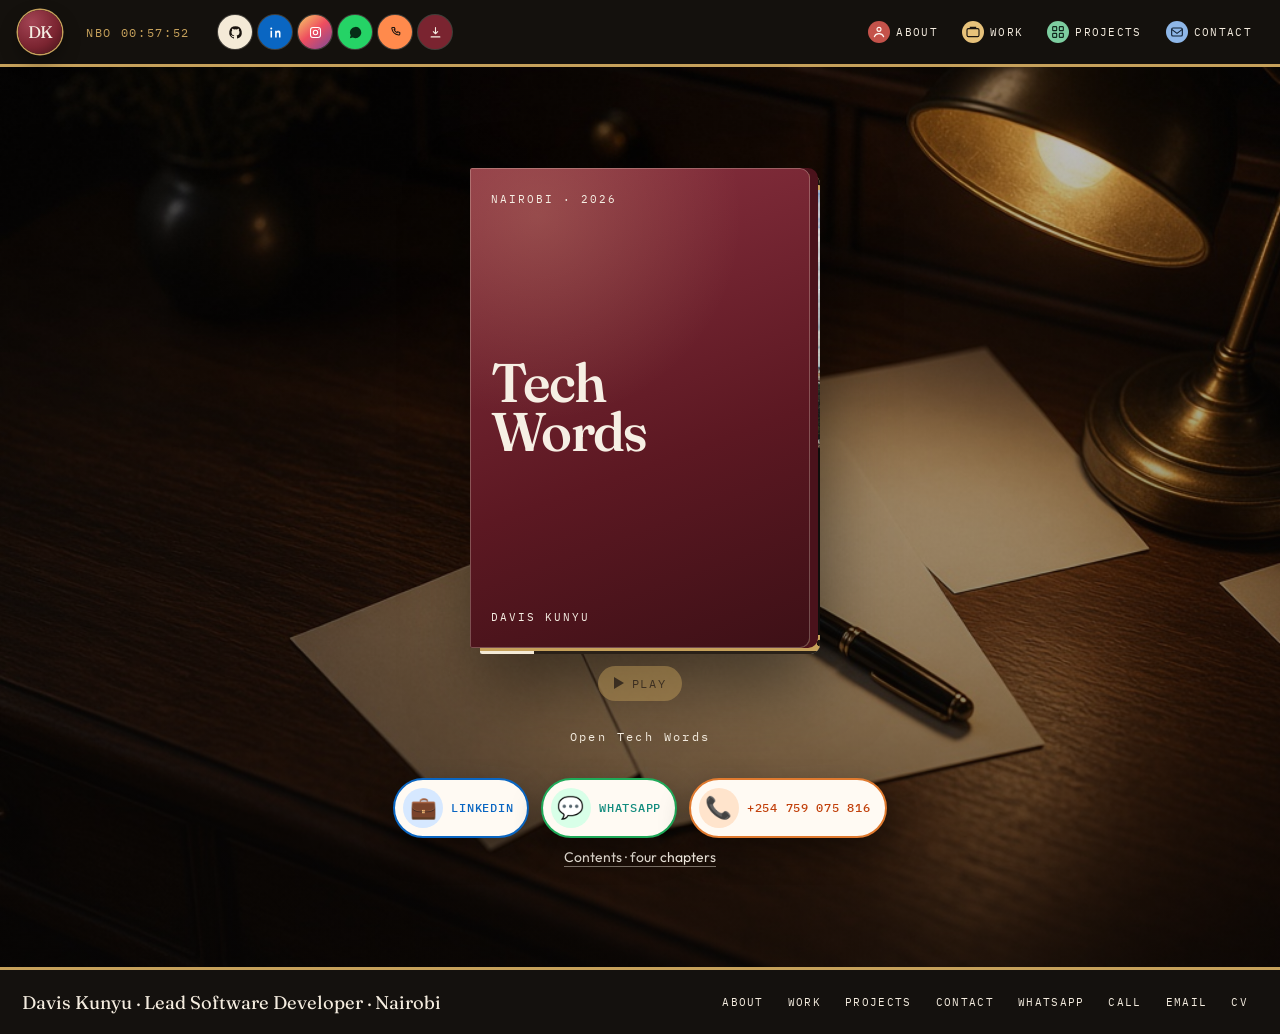
==== commit 0327f45d: "Launch Tech Words home book, polish copy site-wide, and fix live previews. Co-authored-by: Cursor <c" ====
--- a/index.html
+++ b/index.html
@@ -3,11 +3,11 @@
 <head>
   <meta charset="UTF-8" />
   <meta name="viewport" content="width=device-width, initial-scale=1.0" />
-  <title>Davis Kunyu — Field Notes</title>
-  <meta name="description" content="Davis Kunyu Wamalwa, lead software developer in Nairobi. A field book of work, projects, and notes." />
+  <title>Davis Kunyu — Tech Words</title>
+  <meta name="description" content="Davis Kunyu Wamalwa, lead software developer in Nairobi. Tech Words — a reel of work, projects, and Nairobi code." />
   <link rel="canonical" href="https://davis.dvtechnologies.xyz/" />
-  <meta property="og:title" content="Davis Kunyu — Field Notes" />
-  <meta property="og:description" content="Open the book. Chapters on software, Nairobi, and the work in between." />
+  <meta property="og:title" content="Davis Kunyu — Tech Words" />
+  <meta property="og:description" content="Open Tech Words. Scenes on software, Nairobi, and the work in between." />
   <meta property="og:url" content="https://davis.dvtechnologies.xyz/" />
   <link rel="icon" href="/favicon.svg?v=4" type="image/svg+xml" />
   <link rel="preconnect" href="https://fonts.googleapis.com" />
@@ -39,14 +39,19 @@
     <img class="stage-bg" src="/images/desk-night.jpg" alt="" />
     <div class="wash" aria-hidden="true"></div>
     <div class="opener">
-      <button class="volume" id="book" type="button" aria-label="Open the book">
+      <div class="volume" id="book" tabindex="0" role="group" aria-label="Tech Words book">
         <span class="volume-pages">
+          <aside class="synopsis" id="book-synopsis" hidden aria-label="Synopsis">
+            <p class="synopsis-kicker">Synopsis</p>
+            <p class="synopsis-body">Tech Words is the opening reel for this portfolio: six scenes on Nairobi software work — D&amp;V Technologies, payments automation, hospitality systems, traffic tooling, client builds (including Ndakaru at ndakaru.co.ke), and the public GitHub record. Read the synopsis, choose a scene number, or press Play.</p>
+            <div class="scene-nav" id="scene-nav" role="tablist" aria-label="Scenes"></div>
+          </aside>
           <span class="film" id="reel">
             <span class="perfs" aria-hidden="true"></span>
             <span class="screen">
               <span class="shot is-on">
                 <img src="/images/nairobi-pexels.jpg" alt="" />
-                <span class="line"><small>Scene 01</small><strong>Davis Kunyu</strong><em>Lead software developer in Nairobi, at D&amp;V Technologies.</em></span>
+                <span class="line"><small>Scene 01</small><strong>Davis Kunyu</strong><em>Lead Software Developer, D&amp;V Technologies · Nairobi.</em></span>
               </span>
               <span class="shot">
                 <img src="/images/phone-pay.jpg" alt="" />
@@ -62,7 +67,7 @@
               </span>
               <span class="shot">
                 <img src="/images/build-site.jpg" alt="" />
-                <span class="line"><small>Scene 05</small><strong>Ndakaru and Bridan</strong><em>Ndakaru Bricks and Construction, and Bridan design and build.</em></span>
+                <span class="line"><small>Scene 05</small><strong>Ndakaru and Bridan</strong><em>Ndakaru Bricks at ndakaru.co.ke, and Bridan design and build.</em></span>
               </span>
               <span class="shot">
                 <img src="/images/code-desk.jpg" alt="" />
@@ -75,15 +80,18 @@
         </span>
         <span class="volume-cover">
           <small>Nairobi · 2026</small>
-          <strong>Field<br />Notes</strong>
+          <strong>Tech<br />Words</strong>
           <em>Davis Kunyu</em>
         </span>
-      </button>
-      <button class="play" id="play" type="button" aria-label="Play the book">
-        <span class="play-mark" aria-hidden="true"></span>
-        <span id="play-label">Play</span>
-      </button>
-      <p class="hint" id="hint">Open the book</p>
+      </div>
+      <div class="book-controls">
+        <button class="play" id="play" type="button" aria-label="Play the reel" disabled>
+          <span class="play-mark" aria-hidden="true"></span>
+          <span id="play-label">Play</span>
+        </button>
+        <button class="book-close" id="book-close" type="button" hidden aria-label="Close Tech Words">Close</button>
+      </div>
+      <p class="hint" id="hint">Open Tech Words</p>
       <nav class="reach" aria-label="LinkedIn, WhatsApp, and phone">
         <a class="sticker in" href="https://www.linkedin.com/in/davis-kunyu" target="_blank" rel="noopener">
           <span class="emoji" aria-hidden="true">💼</span>
@@ -98,11 +106,11 @@
           <b>+254 759 075 816</b>
         </a>
       </nav>
-      <a class="skip-read" href="/contents/">Or open the contents</a>
+      <a class="skip-read" href="/contents/">Contents · four chapters</a>
     </div>
   </main>
   <footer class="foot">
-  <p>Davis Kunyu · Nairobi</p>
+  <p>Davis Kunyu · Lead Software Developer · Nairobi</p>
   <nav aria-label="Footer">
     <a href="/about/" aria-label="About">About</a>
     <a href="/work/" aria-label="Work">Work</a>
--- a/book.css
+++ b/book.css
@@ -3,6 +3,13 @@
   --cream: #f4ecdf;
   --oxblood: #7a2430;
   --gold: #c6a15b;
+  --parchment: #fffaf3;
+  --sage: #7dcea0;
+  --sky: #8eb7e8;
+  --clay: #e7b2a4;
+  --live: #b7f0c8;
+  --muted: #5c4f42;
+  --rule: rgba(26, 20, 15, 0.12);
   --serif: "Fraunces", "Iowan Old Style", Georgia, serif;
   --sans: "Outfit", "Avenir Next", sans-serif;
   --mono: "IBM Plex Mono", ui-monospace, monospace;
@@ -115,8 +122,9 @@
 }
 .volume {
   position: relative; width: min(340px, 86vw); height: min(480px, 62vh);
-  border: 0; padding: 0; background: transparent; perspective: 1600px;
-}
+  border: 0; padding: 0; margin: 0; background: transparent; perspective: 1600px;
+}
+.volume-cover { cursor: pointer; }
 .leaf {
   height: 100%; padding: 32px 24px 28px 42px;
   display: flex; flex-direction: column; justify-content: center; gap: 4px;
@@ -152,7 +160,38 @@
 }
 .volume.is-open .volume-cover { transform: rotateY(-158deg); }
 .volume-pages { overflow: hidden; }
-.film { position: absolute; inset: 0; display: flex; flex-direction: column; background: #100d0b; }
+.synopsis {
+  position: absolute; inset: 0; z-index: 3; padding: 14px 16px 12px;
+  background: linear-gradient(180deg, #fffaf2 0%, #efe4d2 100%);
+  color: #241910; overflow-y: auto;
+}
+.synopsis-kicker {
+  margin: 0; font-family: var(--mono); font-size: 10px; letter-spacing: 0.16em;
+  text-transform: uppercase; color: #7a2430;
+}
+.synopsis-body {
+  margin: 8px 0 12px; font-size: 0.86rem; line-height: 1.45; color: #2a2118;
+}
+.scene-nav { display: flex; flex-wrap: wrap; gap: 6px; }
+.scene-nav button {
+  width: 34px; height: 34px; border-radius: 50%; border: 1px solid #c6a15b;
+  background: #fffaf3; color: #1a140f; font-family: var(--mono); font-size: 11px;
+}
+.scene-nav button.is-on { background: #7a2430; color: #f6efe4; border-color: #7a2430; }
+.film { position: absolute; inset: 0; display: flex; flex-direction: column; background: #100d0b; z-index: 1; }
+.film.is-synopsis { opacity: 0; pointer-events: none; }
+.volume.is-open .film { z-index: 2; }
+.book-controls {
+  position: relative; z-index: 2; margin-top: 18px;
+  display: flex; flex-wrap: wrap; align-items: center; justify-content: center; gap: 10px;
+}
+.book-close {
+  border: 1px solid rgba(246,239,228,.55); background: transparent; color: #f6efe4;
+  border-radius: 999px; padding: 10px 16px; font-family: var(--mono);
+  letter-spacing: 0.14em; text-transform: uppercase; font-size: 12px;
+}
+.book-close:hover { background: rgba(246,239,228,.12); }
+.play:disabled { opacity: 0.45; cursor: not-allowed; }
 .perfs, .filmbar { flex: none; }
 .perfs {
   height: 16px;
@@ -168,9 +207,11 @@
   opacity: 0; transition: opacity .7s ease;
 }
 .shot.is-on { opacity: 1; }
-.shot img { width: 100%; height: 58%; object-fit: cover; transform: scale(1.08); }
-.shot.is-on img { animation: film-drift 3.4s ease-out both; }
-@keyframes film-drift { from { transform: scale(1.14); } to { transform: scale(1); } }
+.shot img { width: 100%; height: 58%; object-fit: cover; transform: scale(1.06); filter: saturate(1.05) contrast(1.02); }
+.shot.is-on img { animation: film-drift 4.2s ease-out both; }
+.shot.is-on .line { animation: line-rise .55s ease-out both; }
+@keyframes film-drift { from { transform: scale(1.12); filter: brightness(1.08); } to { transform: scale(1); filter: brightness(1); } }
+@keyframes line-rise { from { opacity: 0; transform: translateY(6px); } to { opacity: 1; transform: none; } }
 @media (prefers-reduced-motion: reduce) {
   .shot.is-on img { animation: none; }
 }
@@ -179,7 +220,6 @@
 .shot strong { display: block; font-family: var(--serif); font-size: 1.35rem; line-height: 1.05; margin-top: 2px; }
 .shot em { display: block; margin-top: 4px; font-style: normal; font-size: .82rem; line-height: 1.35; color: #e7d7c4; }
 .play {
-  position: relative; z-index: 2; margin-top: 18px;
   display: inline-flex; align-items: center; gap: 8px;
   border: 0; background: #c6a15b; color: #1a140f; border-radius: 999px;
   padding: 10px 16px; font-family: var(--mono); letter-spacing: 0.14em; text-transform: uppercase; font-size: 12px;
@@ -373,14 +413,32 @@
 .copy h1 { font-size: clamp(3.2rem, 6vw, 5.4rem); line-height: 0.9; color: #1a140f; }
 .copy h1 em { font-style: italic; color: var(--oxblood); }
 .copy h2, .nrb h2 { color: #1a140f; }
-.lede, .page p, .slip p, .sheet p, .nrb .copy p {
+.lede, .page p, .slip p, .sheet p, .nrb .copy p, .deck-intro, .ledger-intro {
   color: #2a2118;
   font-size: 1.08rem;
   line-height: 1.7;
 }
-.lede { max-width: 40rem; margin: 16px 0 0; }
-.lede a { color: #7a2430; text-underline-offset: 3px; }
-.lede + .lede { margin-top: 12px; }
+.lede { max-width: 42rem; margin: 18px 0 0; }
+.lede a { color: var(--oxblood); font-weight: 500; text-underline-offset: 3px; }
+.lede a:hover { color: #c2410c; }
+.lede + .lede { margin-top: 1rem; padding-top: 1rem; border-top: 1px solid var(--rule); }
+.story .lede:first-of-type { margin-top: 14px; }
+.deck-intro, .ledger-intro {
+  width: min(1100px, calc(100% - 32px));
+  margin: 0 auto 6px;
+  max-width: 42rem;
+  color: #d9cbb8;
+  font-size: 1.05rem;
+}
+.ledger-intro { margin-bottom: 28px; color: #e7dcc8; max-width: 38rem; }
+.skip-read { text-decoration: none; border-bottom: 1px solid rgba(246,239,228,.45); }
+.skip-read:hover { color: var(--gold); border-color: var(--gold); }
+.seal-row a:nth-child(1) { background: var(--oxblood); color: #f6efe4; }
+.seal-row a:nth-child(4) { background: #2e4a3a; color: var(--live); }
+#seals .kicker { color: var(--oxblood); }
+.page h1 { font-size: clamp(2.4rem, 5vw, 3.6rem); line-height: 1.05; max-width: 22ch; }
+.page > p:not(.kicker) { max-width: 38rem; line-height: 1.65; color: var(--muted); margin-top: 12px; }
+.sheet > p:not(.kicker) { max-width: 36rem; }
 .facts { display: grid; grid-template-columns: 1fr 1fr; gap: 18px; margin-top: 28px; }
 .facts strong, .fact strong { display: block; font-family: var(--serif); font-size: 2rem; }
 .fact { color: inherit; text-decoration: none; }
@@ -424,7 +482,7 @@
 .plate .cap { display: block; padding: 12px 2px 0; }
 .plate img { height: 360px; width: 100%; object-fit: cover; }
 .plate .domain {
-  display: inline-block; margin-top: 8px; color: #b7f0c8;
+  display: inline-block; margin-top: 8px; color: var(--live);
   font-family: var(--mono); font-size: 12px; letter-spacing: 0.03em; text-decoration: none;
   border-bottom: 1px solid rgba(183,240,200,.55);
 }
@@ -436,14 +494,30 @@
 .peek p {
   margin: 0; padding: 8px 12px; font-family: var(--mono); font-size: 11px; letter-spacing: 0.08em; text-transform: uppercase; color: #7a2430;
 }
-.peek-frame { height: 280px; position: relative; background: #fff; }
+.peek-frame { height: 300px; position: relative; background: #120e0b; padding: 10px 10px 0; }
+.peek-device {
+  height: 100%; border-radius: 16px; overflow: hidden; border: 2px solid #2a2118;
+  box-shadow: inset 0 0 0 1px rgba(198,161,91,.35); background: #000;
+}
+.peek-shot { width: 100%; height: 100%; object-fit: cover; object-position: top center; display: block; }
 .peek-frame::before {
-  content: "Loading the home page";
-  position: absolute; inset: 0; display: grid; place-items: center;
+  content: "Fetching preview";
+  position: absolute; inset: 10px 10px 0; border-radius: 16px;
+  display: grid; place-items: center;
   background: #fffaf3; color: #7a2430; font-family: var(--mono); font-size: 12px; letter-spacing: 0.08em; text-transform: uppercase;
-}
-.peek-frame.ready::before { content: none; }
-.peek iframe { width: 100%; height: 100%; border: 0; display: block; background: #fff; }
+  pointer-events: none; z-index: 1;
+}
+.peek-frame.ready::before { opacity: 0; transition: opacity .35s ease; }
+.peek-open {
+  display: block; margin: 0; padding: 10px 12px 12px;
+  font-family: var(--mono); font-size: 11px; letter-spacing: 0.1em; text-transform: uppercase;
+  color: #7a2430; text-decoration: none; pointer-events: auto; text-align: center;
+}
+.peek-open:hover { color: #c2410c; }
+.plate[data-preview] { cursor: crosshair; }
+.plate[data-preview] .plate-shot img,
+#gh-repos [data-preview] { transition: outline .2s ease; }
+.plate[data-preview]:hover .plate-shot img { outline: 2px solid #c6a15b; outline-offset: -2px; }
 .plate figcaption { padding: 12px 2px 0; }
 .plate strong { font-family: var(--serif); font-size: 1.8rem; display: block; }
 .plate small { font-family: var(--mono); letter-spacing: 0.08em; text-transform: uppercase; color: #e7c27a; }
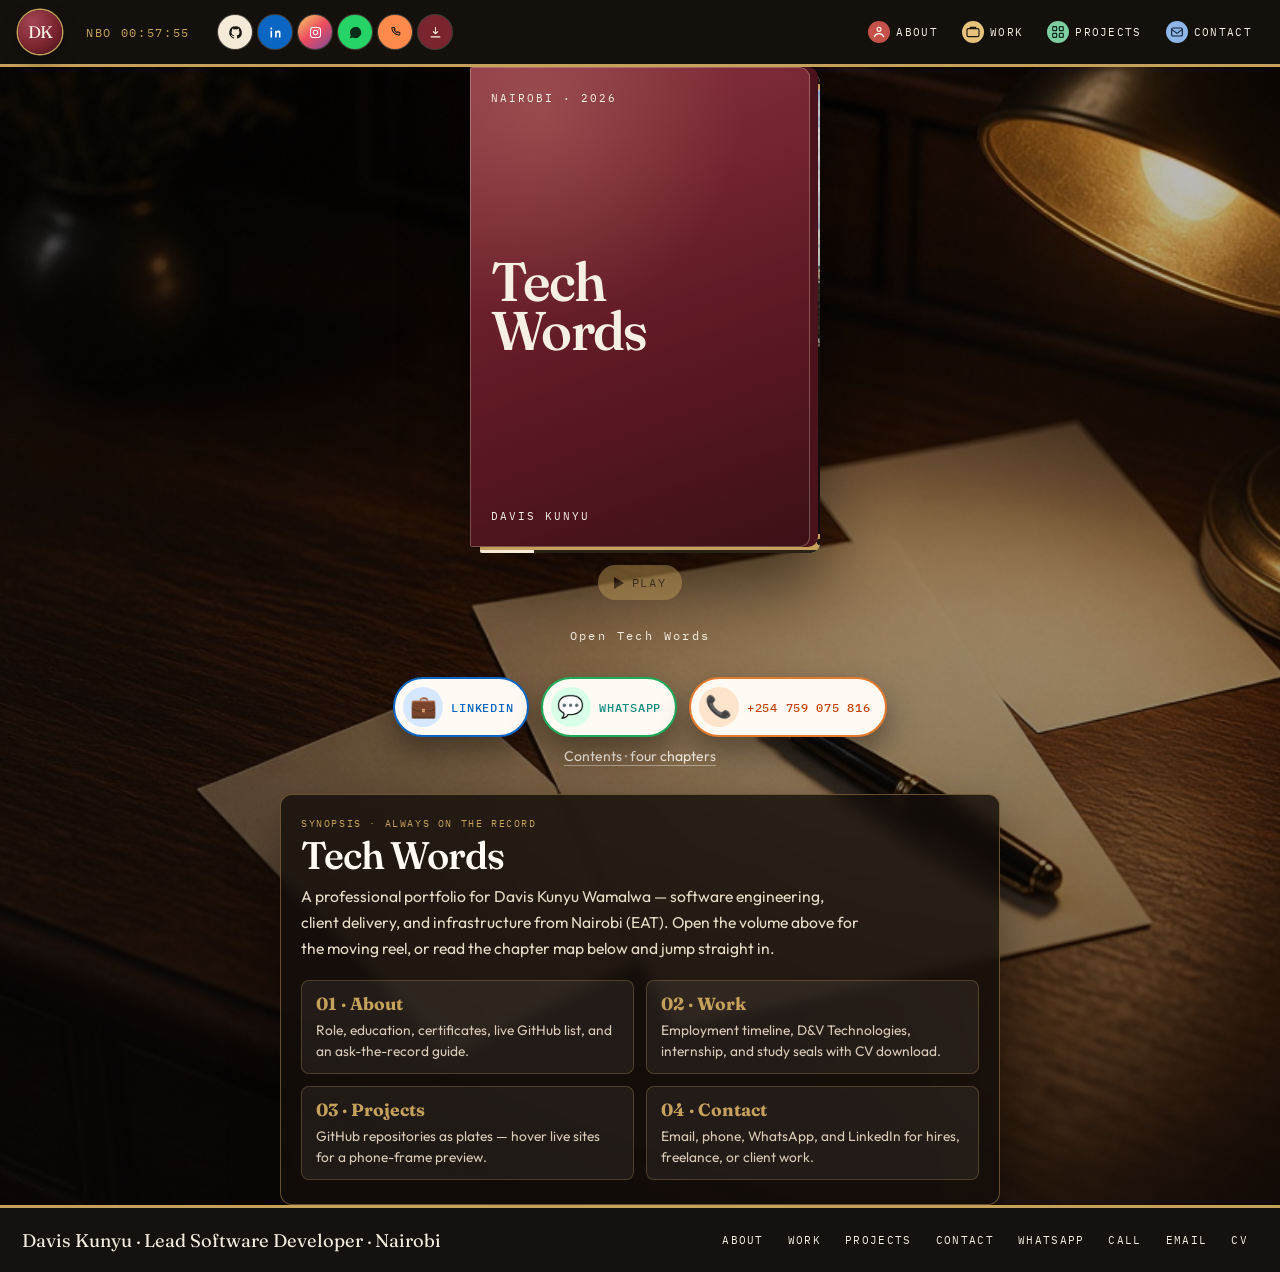
==== commit f0f31b90: "Expand Tech Words synopsis site-wide and cache-bust assets for live deploy. Co-authored-by: Cursor <" ====
--- a/index.html
+++ b/index.html
@@ -9,15 +9,16 @@
   <meta property="og:title" content="Davis Kunyu — Tech Words" />
   <meta property="og:description" content="Open Tech Words. Scenes on software, Nairobi, and the work in between." />
   <meta property="og:url" content="https://davis.dvtechnologies.xyz/" />
-  <link rel="icon" href="/favicon.svg?v=4" type="image/svg+xml" />
+  <meta name="theme-color" content="#7a2430" />
+  <link rel="icon" href="/favicon.svg?v=5" type="image/svg+xml" />
   <link rel="preconnect" href="https://fonts.googleapis.com" />
   <link rel="preconnect" href="https://fonts.gstatic.com" crossorigin />
   <link href="https://fonts.googleapis.com/css2?family=Fraunces:ital,opsz,wght@0,9..144,500;1,9..144,500&family=IBM+Plex+Mono:wght@400;500&family=Outfit:wght@400;500&display=swap" rel="stylesheet" />
-  <link rel="stylesheet" href="/book.css" />
+  <link rel="stylesheet" href="/book.css?v=5" />
 </head>
 <body>
   <header class="top">
-  <a class="brand" href="/" aria-label="Davis Kunyu, home"><span class="mark" aria-hidden="true">DK</span></a>
+  <a class="brand" href="/" aria-label="Davis Kunyu — Tech Words home"><span class="mark" aria-hidden="true">DK</span></a>
   <time class="clock" id="nbo-clock">NBO</time>
   <div class="icon-row" aria-label="Profiles">
     <a href="https://github.com/daviesqunyu" aria-label="GitHub"><svg viewBox="0 0 24 24"><path fill="currentColor" d="M12 2a10 10 0 0 0-3.16 19.49c.5.09.68-.22.68-.48v-1.7c-2.78.6-3.37-1.34-3.37-1.34-.45-1.16-1.1-1.47-1.1-1.47-.9-.62.07-.6.07-.6 1 .07 1.53 1.04 1.53 1.04.89 1.53 2.34 1.09 2.91.83.09-.65.35-1.09.63-1.34-2.22-.25-4.56-1.11-4.56-4.95 0-1.09.39-1.99 1.03-2.69-.1-.25-.45-1.27.1-2.65 0 0 .84-.27 2.75 1.02A9.56 9.56 0 0 1 12 6.8a9.6 9.6 0 0 1 2.5.34c1.9-1.29 2.74-1.02 2.74-1.02.55 1.38.2 2.4.1 2.65.64.7 1.03 1.6 1.03 2.69 0 3.85-2.34 4.7-4.57 4.95.36.31.68.92.68 1.86v2.76c0 .26.18.58.69.48A10 10 0 0 0 12 2z"/></svg></a>
@@ -41,37 +42,40 @@
     <div class="opener">
       <div class="volume" id="book" tabindex="0" role="group" aria-label="Tech Words book">
         <span class="volume-pages">
-          <aside class="synopsis" id="book-synopsis" hidden aria-label="Synopsis">
-            <p class="synopsis-kicker">Synopsis</p>
-            <p class="synopsis-body">Tech Words is the opening reel for this portfolio: six scenes on Nairobi software work — D&amp;V Technologies, payments automation, hospitality systems, traffic tooling, client builds (including Ndakaru at ndakaru.co.ke), and the public GitHub record. Read the synopsis, choose a scene number, or press Play.</p>
+          <aside class="synopsis" id="book-synopsis" hidden aria-labelledby="synopsis-inbook-title">
+            <p class="synopsis-kicker">Tech Words · synopsis</p>
+            <h2 class="synopsis-title" id="synopsis-inbook-title">Six scenes, one Nairobi stack</h2>
+            <p class="synopsis-body">Davis Kunyu Wamalwa — Lead Software Developer at D&amp;V Technologies. This reel introduces the work behind the portfolio before you open About, Work, Projects, or Contact.</p>
+            <ol class="synopsis-scenes" id="synopsis-scenes"></ol>
+            <p class="synopsis-note">Choose a scene number, press Play for the full reel, or Close to return to the cover.</p>
             <div class="scene-nav" id="scene-nav" role="tablist" aria-label="Scenes"></div>
           </aside>
           <span class="film" id="reel">
             <span class="perfs" aria-hidden="true"></span>
             <span class="screen">
-              <span class="shot is-on">
-                <img src="/images/nairobi-pexels.jpg" alt="" />
+              <span class="shot is-on" data-scene-title="Davis Kunyu" data-scene-blurb="Lead role at D&amp;V Technologies · Nairobi · BSc CUEA 2025." data-scene-href="/about/">
+                <img src="/images/nairobi-pexels.jpg" alt="Nairobi skyline at dusk" />
                 <span class="line"><small>Scene 01</small><strong>Davis Kunyu</strong><em>Lead Software Developer, D&amp;V Technologies · Nairobi.</em></span>
               </span>
-              <span class="shot">
-                <img src="/images/phone-pay.jpg" alt="" />
-                <span class="line"><small>Scene 02</small><strong>Payments</strong><em>Bots that take payments and sales for the company.</em></span>
+              <span class="shot" data-scene-title="Payments" data-scene-blurb="Telegram bots and automation for company payments and sales." data-scene-href="/projects/">
+                <img src="/images/phone-pay.jpg" alt="Phone payment terminal" />
+                <span class="line"><small>Scene 02</small><strong>Payments</strong><em>Bots for payments and sales automation at D&amp;V.</em></span>
               </span>
-              <span class="shot">
-                <img src="/images/hotel-lobby-pexels.jpg" alt="" />
-                <span class="line"><small>Scene 03</small><strong>Davis Hotel</strong><em>A hotel system, from the lobby through to the desk.</em></span>
+              <span class="shot" data-scene-title="Davis Hotel" data-scene-blurb="End-to-end hotel management: bookings, desk, and admin workflows." data-scene-href="/projects/">
+                <img src="/images/hotel-lobby-pexels.jpg" alt="Hotel lobby" />
+                <span class="line"><small>Scene 03</small><strong>Davis Hotel</strong><em>Hospitality software from lobby to front desk.</em></span>
               </span>
-              <span class="shot">
-                <img src="/images/red-lights.jpg" alt="" />
-                <span class="line"><small>Scene 04</small><strong>Traffic</strong><em>Night roads, and the lights that move Nairobi traffic.</em></span>
+              <span class="shot" data-scene-title="Traffic" data-scene-blurb="TLCS and traffic tools for Nairobi CBD signal control." data-scene-href="/projects/">
+                <img src="/images/red-lights.jpg" alt="Traffic lights at night" />
+                <span class="line"><small>Scene 04</small><strong>Traffic</strong><em>Nairobi traffic lights and control systems.</em></span>
               </span>
-              <span class="shot">
-                <img src="/images/build-site.jpg" alt="" />
-                <span class="line"><small>Scene 05</small><strong>Ndakaru and Bridan</strong><em>Ndakaru Bricks at ndakaru.co.ke, and Bridan design and build.</em></span>
+              <span class="shot" data-scene-title="Client builds" data-scene-blurb="Ndakaru at ndakaru.co.ke and Bridan at buildwithbridan.com." data-scene-href="/about/#handles">
+                <img src="/images/build-site.jpg" alt="Construction site" />
+                <span class="line"><small>Scene 05</small><strong>Client builds</strong><em>Ndakaru Bricks (ndakaru.co.ke) and Bridan Design Build.</em></span>
               </span>
-              <span class="shot">
-                <img src="/images/code-desk.jpg" alt="" />
-                <span class="line"><small>Scene 06</small><strong>The company</strong><em>dvtechnologies.xyz. The chapters of this book come next.</em></span>
+              <span class="shot" data-scene-title="D&amp;V + GitHub" data-scene-blurb="Company site dvtechnologies.xyz and public repos on GitHub." data-scene-href="https://dvtechnologies.xyz">
+                <img src="/images/code-desk.jpg" alt="Developer desk with code" />
+                <span class="line"><small>Scene 06</small><strong>D&amp;V + GitHub</strong><em>dvtechnologies.xyz — then the four portfolio chapters.</em></span>
               </span>
             </span>
             <span class="perfs" aria-hidden="true"></span>
@@ -107,6 +111,29 @@
         </a>
       </nav>
       <a class="skip-read" href="/contents/">Contents · four chapters</a>
+      <section class="stage-synopsis" aria-labelledby="synopsis-page-title">
+        <p class="synopsis-kicker">Synopsis · always on the record</p>
+        <h2 class="synopsis-title" id="synopsis-page-title">Tech Words</h2>
+        <p class="synopsis-lead">A professional portfolio for Davis Kunyu Wamalwa — software engineering, client delivery, and infrastructure from Nairobi (EAT). Open the volume above for the moving reel, or read the chapter map below and jump straight in.</p>
+        <div class="synopsis-grid">
+          <article class="synopsis-card">
+            <h3><a href="/about/">01 · About</a></h3>
+            <p>Role, education, certificates, live GitHub list, and an ask-the-record guide.</p>
+          </article>
+          <article class="synopsis-card">
+            <h3><a href="/work/">02 · Work</a></h3>
+            <p>Employment timeline, D&amp;V Technologies, internship, and study seals with CV download.</p>
+          </article>
+          <article class="synopsis-card">
+            <h3><a href="/projects/">03 · Projects</a></h3>
+            <p>GitHub repositories as plates — hover live sites for a phone-frame preview.</p>
+          </article>
+          <article class="synopsis-card">
+            <h3><a href="/write/">04 · Contact</a></h3>
+            <p>Email, phone, WhatsApp, and LinkedIn for hires, freelance, or client work.</p>
+          </article>
+        </div>
+      </section>
     </div>
   </main>
   <footer class="foot">
@@ -122,6 +149,6 @@
     <a href="/cv.pdf" download="Davis-Kunyu-CV.pdf" aria-label="CV">CV</a>
   </nav>
 </footer>
-  <script src="/shell.js"></script>
+  <script src="/shell.js?v=5"></script>
 </body>
 </html>
--- a/book.css
+++ b/book.css
@@ -169,10 +169,43 @@
   margin: 0; font-family: var(--mono); font-size: 10px; letter-spacing: 0.16em;
   text-transform: uppercase; color: #7a2430;
 }
-.synopsis-body {
-  margin: 8px 0 12px; font-size: 0.86rem; line-height: 1.45; color: #2a2118;
-}
-.scene-nav { display: flex; flex-wrap: wrap; gap: 6px; }
+.synopsis-title {
+  margin: 4px 0 8px; font-family: var(--serif); font-size: 1.35rem; line-height: 1.1; color: #1a140f;
+}
+.synopsis-body, .synopsis-note {
+  margin: 8px 0 10px; font-size: 0.84rem; line-height: 1.45; color: #2a2118;
+}
+.synopsis-note { margin-top: 12px; font-family: var(--mono); font-size: 10px; letter-spacing: 0.06em; text-transform: uppercase; color: var(--muted); }
+.synopsis-scenes {
+  margin: 10px 0 0; padding: 0 0 0 1.1rem; font-size: 0.8rem; line-height: 1.4; color: #2a2118;
+}
+.synopsis-scenes li { margin: 0 0 6px; }
+.synopsis-scenes strong { font-family: var(--serif); font-weight: 560; color: var(--oxblood); }
+.scene-nav { display: flex; flex-wrap: wrap; gap: 6px; margin-top: 10px; }
+.stage-synopsis {
+  position: relative; z-index: 1; width: min(720px, calc(100vw - 32px));
+  margin-top: 28px; padding: 22px 20px 24px; text-align: left;
+  background: rgba(20, 14, 10, 0.82); border: 1px solid rgba(198, 161, 91, 0.45);
+  border-radius: 12px; color: #f6efe4; backdrop-filter: blur(6px);
+  box-shadow: 0 20px 50px rgba(0, 0, 0, 0.35);
+}
+.stage-synopsis .synopsis-kicker { color: var(--gold); }
+.stage-synopsis .synopsis-title { color: #fffaf3; font-size: clamp(1.8rem, 4vw, 2.4rem); }
+.stage-synopsis .synopsis-lead {
+  margin: 0 0 18px; max-width: 56ch; font-size: 0.98rem; line-height: 1.65; color: #e7dcc8;
+}
+.synopsis-grid {
+  display: grid; grid-template-columns: repeat(2, 1fr); gap: 12px;
+}
+.synopsis-card {
+  padding: 12px 14px; border-radius: 8px;
+  background: rgba(255, 250, 243, 0.06); border: 1px solid rgba(198, 161, 91, 0.28);
+}
+.synopsis-card h3 { margin: 0 0 6px; font-family: var(--serif); font-size: 1.1rem; }
+.synopsis-card h3 a { color: var(--gold); text-decoration: none; }
+.synopsis-card h3 a:hover { color: #fffaf3; }
+.synopsis-card p { margin: 0; font-size: 0.86rem; line-height: 1.5; color: #d9cbb8; }
+@media (max-width: 560px) { .synopsis-grid { grid-template-columns: 1fr; } }
 .scene-nav button {
   width: 34px; height: 34px; border-radius: 50%; border: 1px solid #c6a15b;
   background: #fffaf3; color: #1a140f; font-family: var(--mono); font-size: 11px;
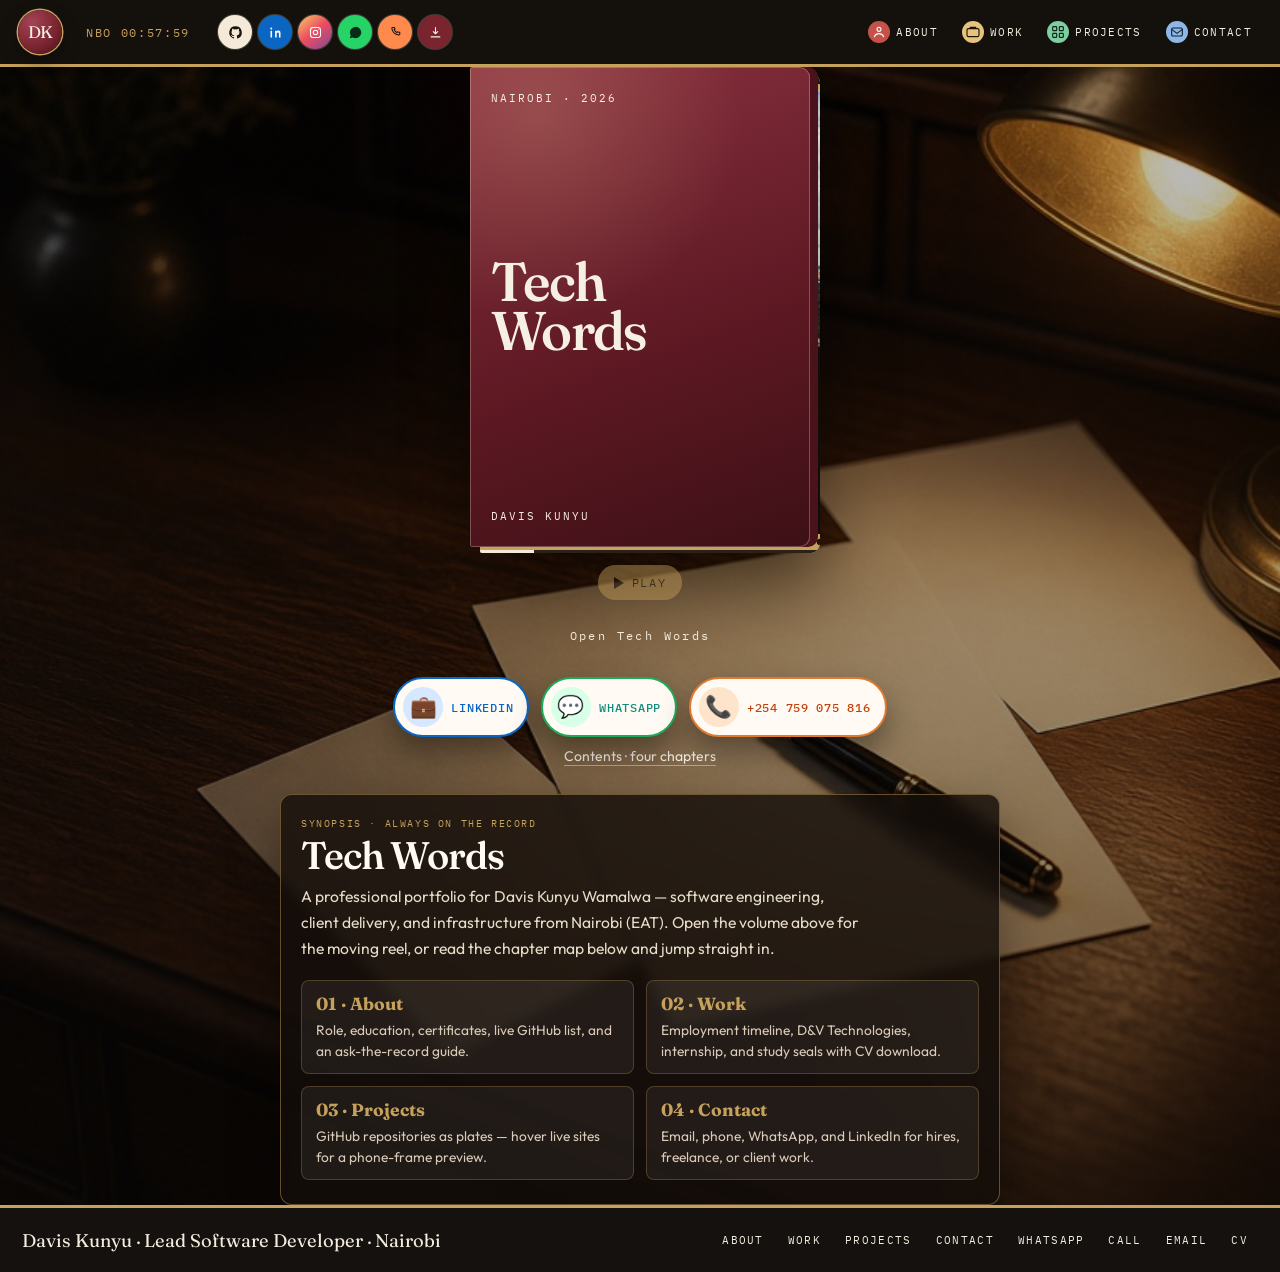
==== commit 1ce21287: "Point Ndakaru client project to ndakaru.co.ke as the primary live link. Co-authored-by: Cursor <curs" ====
--- a/index.html
+++ b/index.html
@@ -69,7 +69,7 @@
                 <img src="/images/red-lights.jpg" alt="Traffic lights at night" />
                 <span class="line"><small>Scene 04</small><strong>Traffic</strong><em>Nairobi traffic lights and control systems.</em></span>
               </span>
-              <span class="shot" data-scene-title="Client builds" data-scene-blurb="Ndakaru at ndakaru.co.ke and Bridan at buildwithbridan.com." data-scene-href="/about/#handles">
+              <span class="shot" data-scene-title="Client builds" data-scene-blurb="Ndakaru client site at ndakaru.co.ke and Bridan at buildwithbridan.com." data-scene-href="https://ndakaru.co.ke">
                 <img src="/images/build-site.jpg" alt="Construction site" />
                 <span class="line"><small>Scene 05</small><strong>Client builds</strong><em>Ndakaru Bricks (ndakaru.co.ke) and Bridan Design Build.</em></span>
               </span>
--- a/book.css
+++ b/book.css
@@ -514,7 +514,7 @@
 .plate-shot { display: block; text-decoration: none; color: inherit; }
 .plate .cap { display: block; padding: 12px 2px 0; }
 .plate img { height: 360px; width: 100%; object-fit: cover; }
-.plate .domain {
+.plate .cap .domain {
   display: inline-block; margin-top: 8px; color: var(--live);
   font-family: var(--mono); font-size: 12px; letter-spacing: 0.03em; text-decoration: none;
   border-bottom: 1px solid rgba(183,240,200,.55);
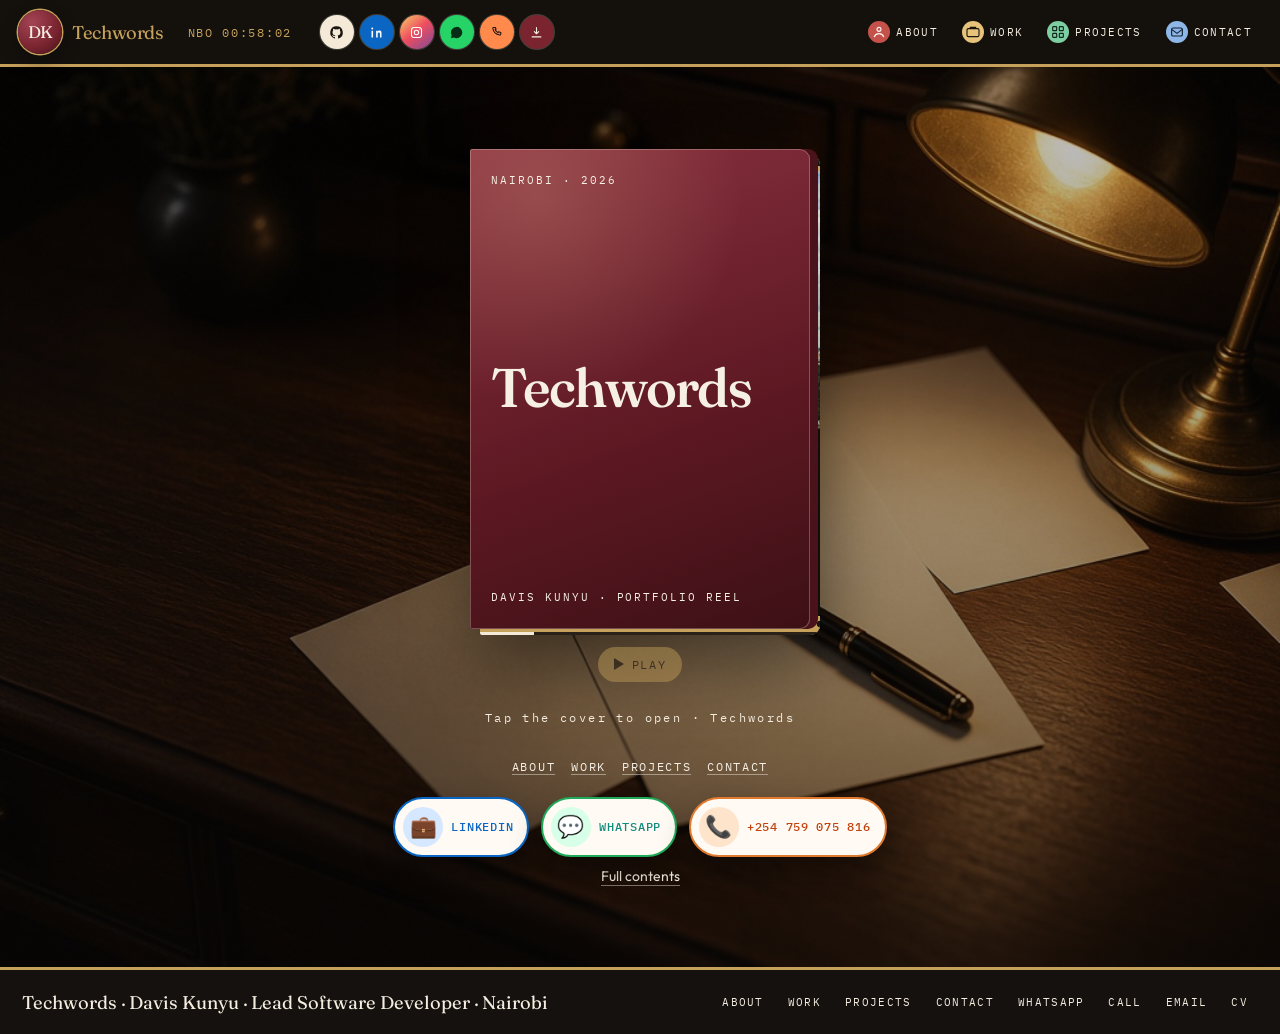
==== commit b4eec689: "Rebrand home to Techwords, fix the reel controls, and drop the bottom synopsis. Co-authored-by: Curs" ====
--- a/index.html
+++ b/index.html
@@ -3,22 +3,22 @@
 <head>
   <meta charset="UTF-8" />
   <meta name="viewport" content="width=device-width, initial-scale=1.0" />
-  <title>Davis Kunyu — Tech Words</title>
-  <meta name="description" content="Davis Kunyu Wamalwa, lead software developer in Nairobi. Tech Words — a reel of work, projects, and Nairobi code." />
+  <title>Techwords — Davis Kunyu</title>
+  <meta name="description" content="Techwords: Davis Kunyu Wamalwa, Lead Software Developer in Nairobi. Interactive reel and portfolio chapters." />
   <link rel="canonical" href="https://davis.dvtechnologies.xyz/" />
-  <meta property="og:title" content="Davis Kunyu — Tech Words" />
-  <meta property="og:description" content="Open Tech Words. Scenes on software, Nairobi, and the work in between." />
+  <meta property="og:title" content="Techwords — Davis Kunyu" />
+  <meta property="og:description" content="Open Techwords. Six scenes, then About, Work, Projects, and Contact." />
   <meta property="og:url" content="https://davis.dvtechnologies.xyz/" />
   <meta name="theme-color" content="#7a2430" />
-  <link rel="icon" href="/favicon.svg?v=5" type="image/svg+xml" />
+  <link rel="icon" href="/favicon.svg?v=6" type="image/svg+xml" />
   <link rel="preconnect" href="https://fonts.googleapis.com" />
   <link rel="preconnect" href="https://fonts.gstatic.com" crossorigin />
   <link href="https://fonts.googleapis.com/css2?family=Fraunces:ital,opsz,wght@0,9..144,500;1,9..144,500&family=IBM+Plex+Mono:wght@400;500&family=Outfit:wght@400;500&display=swap" rel="stylesheet" />
-  <link rel="stylesheet" href="/book.css?v=5" />
+  <link rel="stylesheet" href="/book.css?v=6" />
 </head>
-<body>
+<body class="home-techwords">
   <header class="top">
-  <a class="brand" href="/" aria-label="Davis Kunyu — Tech Words home"><span class="mark" aria-hidden="true">DK</span></a>
+  <a class="brand" href="/" aria-label="Techwords — Davis Kunyu home"><span class="mark" aria-hidden="true">DK</span><span class="brand-word">Techwords</span></a>
   <time class="clock" id="nbo-clock">NBO</time>
   <div class="icon-row" aria-label="Profiles">
     <a href="https://github.com/daviesqunyu" aria-label="GitHub"><svg viewBox="0 0 24 24"><path fill="currentColor" d="M12 2a10 10 0 0 0-3.16 19.49c.5.09.68-.22.68-.48v-1.7c-2.78.6-3.37-1.34-3.37-1.34-.45-1.16-1.1-1.47-1.1-1.47-.9-.62.07-.6.07-.6 1 .07 1.53 1.04 1.53 1.04.89 1.53 2.34 1.09 2.91.83.09-.65.35-1.09.63-1.34-2.22-.25-4.56-1.11-4.56-4.95 0-1.09.39-1.99 1.03-2.69-.1-.25-.45-1.27.1-2.65 0 0 .84-.27 2.75 1.02A9.56 9.56 0 0 1 12 6.8a9.6 9.6 0 0 1 2.5.34c1.9-1.29 2.74-1.02 2.74-1.02.55 1.38.2 2.4.1 2.65.64.7 1.03 1.6 1.03 2.69 0 3.85-2.34 4.7-4.57 4.95.36.31.68.92.68 1.86v2.76c0 .26.18.58.69.48A10 10 0 0 0 12 2z"/></svg></a>
@@ -40,62 +40,61 @@
     <img class="stage-bg" src="/images/desk-night.jpg" alt="" />
     <div class="wash" aria-hidden="true"></div>
     <div class="opener">
-      <div class="volume" id="book" tabindex="0" role="group" aria-label="Tech Words book">
+      <div class="volume" id="book" role="group" aria-label="Techwords volume">
         <span class="volume-pages">
-          <aside class="synopsis" id="book-synopsis" hidden aria-labelledby="synopsis-inbook-title">
-            <p class="synopsis-kicker">Tech Words · synopsis</p>
-            <h2 class="synopsis-title" id="synopsis-inbook-title">Six scenes, one Nairobi stack</h2>
-            <p class="synopsis-body">Davis Kunyu Wamalwa — Lead Software Developer at D&amp;V Technologies. This reel introduces the work behind the portfolio before you open About, Work, Projects, or Contact.</p>
-            <ol class="synopsis-scenes" id="synopsis-scenes"></ol>
-            <p class="synopsis-note">Choose a scene number, press Play for the full reel, or Close to return to the cover.</p>
-            <div class="scene-nav" id="scene-nav" role="tablist" aria-label="Scenes"></div>
-          </aside>
           <span class="film" id="reel">
             <span class="perfs" aria-hidden="true"></span>
             <span class="screen">
-              <span class="shot is-on" data-scene-title="Davis Kunyu" data-scene-blurb="Lead role at D&amp;V Technologies · Nairobi · BSc CUEA 2025." data-scene-href="/about/">
+              <span class="shot is-on" data-scene-title="Davis Kunyu" data-scene-blurb="Lead Software Developer, D&amp;V Technologies · Nairobi.">
                 <img src="/images/nairobi-pexels.jpg" alt="Nairobi skyline at dusk" />
                 <span class="line"><small>Scene 01</small><strong>Davis Kunyu</strong><em>Lead Software Developer, D&amp;V Technologies · Nairobi.</em></span>
               </span>
-              <span class="shot" data-scene-title="Payments" data-scene-blurb="Telegram bots and automation for company payments and sales." data-scene-href="/projects/">
+              <span class="shot" data-scene-title="Payments" data-scene-blurb="Payments and sales bots for D&amp;V.">
                 <img src="/images/phone-pay.jpg" alt="Phone payment terminal" />
-                <span class="line"><small>Scene 02</small><strong>Payments</strong><em>Bots for payments and sales automation at D&amp;V.</em></span>
+                <span class="line"><small>Scene 02</small><strong>Payments</strong><em>Company payment and sales automation.</em></span>
               </span>
-              <span class="shot" data-scene-title="Davis Hotel" data-scene-blurb="End-to-end hotel management: bookings, desk, and admin workflows." data-scene-href="/projects/">
+              <span class="shot" data-scene-title="Davis Hotel" data-scene-blurb="Hotel management from lobby to desk.">
                 <img src="/images/hotel-lobby-pexels.jpg" alt="Hotel lobby" />
-                <span class="line"><small>Scene 03</small><strong>Davis Hotel</strong><em>Hospitality software from lobby to front desk.</em></span>
+                <span class="line"><small>Scene 03</small><strong>Davis Hotel</strong><em>Hospitality software, end to end.</em></span>
               </span>
-              <span class="shot" data-scene-title="Traffic" data-scene-blurb="TLCS and traffic tools for Nairobi CBD signal control." data-scene-href="/projects/">
+              <span class="shot" data-scene-title="Traffic" data-scene-blurb="Nairobi traffic-light control tooling.">
                 <img src="/images/red-lights.jpg" alt="Traffic lights at night" />
-                <span class="line"><small>Scene 04</small><strong>Traffic</strong><em>Nairobi traffic lights and control systems.</em></span>
+                <span class="line"><small>Scene 04</small><strong>Traffic</strong><em>TLCS and Nairobi road systems.</em></span>
               </span>
-              <span class="shot" data-scene-title="Client builds" data-scene-blurb="Ndakaru client site at ndakaru.co.ke and Bridan at buildwithbridan.com." data-scene-href="https://ndakaru.co.ke">
+              <span class="shot" data-scene-title="Ndakaru" data-scene-blurb="Client site ndakaru.co.ke · Bridan buildwithbridan.com.">
                 <img src="/images/build-site.jpg" alt="Construction site" />
-                <span class="line"><small>Scene 05</small><strong>Client builds</strong><em>Ndakaru Bricks (ndakaru.co.ke) and Bridan Design Build.</em></span>
+                <span class="line"><small>Scene 05</small><strong>Ndakaru</strong><em>ndakaru.co.ke — Bridan Design Build.</em></span>
               </span>
-              <span class="shot" data-scene-title="D&amp;V + GitHub" data-scene-blurb="Company site dvtechnologies.xyz and public repos on GitHub." data-scene-href="https://dvtechnologies.xyz">
+              <span class="shot" data-scene-title="D&amp;V" data-scene-blurb="dvtechnologies.xyz and public GitHub repos.">
                 <img src="/images/code-desk.jpg" alt="Developer desk with code" />
-                <span class="line"><small>Scene 06</small><strong>D&amp;V + GitHub</strong><em>dvtechnologies.xyz — then the four portfolio chapters.</em></span>
+                <span class="line"><small>Scene 06</small><strong>D&amp;V</strong><em>dvtechnologies.xyz · then open the chapters.</em></span>
               </span>
             </span>
             <span class="perfs" aria-hidden="true"></span>
             <span class="filmbar" aria-hidden="true"><i id="film-bar"></i></span>
           </span>
         </span>
-        <span class="volume-cover">
+        <button type="button" class="volume-cover" id="cover-open" aria-label="Open Techwords">
           <small>Nairobi · 2026</small>
-          <strong>Tech<br />Words</strong>
-          <em>Davis Kunyu</em>
-        </span>
+          <strong class="cover-title">Techwords</strong>
+          <em>Davis Kunyu · portfolio reel</em>
+        </button>
       </div>
       <div class="book-controls">
-        <button class="play" id="play" type="button" aria-label="Play the reel" disabled>
+        <div class="scene-nav" id="scene-nav" role="tablist" aria-label="Jump to scene" hidden></div>
+        <button class="play" id="play" type="button" aria-label="Play the Techwords reel" disabled>
           <span class="play-mark" aria-hidden="true"></span>
           <span id="play-label">Play</span>
         </button>
-        <button class="book-close" id="book-close" type="button" hidden aria-label="Close Tech Words">Close</button>
+        <button class="book-close" id="book-close" type="button" hidden aria-label="Close Techwords">Close</button>
       </div>
-      <p class="hint" id="hint">Open Tech Words</p>
+      <p class="hint" id="hint">Tap the cover to open · Techwords</p>
+      <nav class="chapters" aria-label="Portfolio chapters">
+        <a href="/about/">About</a>
+        <a href="/work/">Work</a>
+        <a href="/projects/">Projects</a>
+        <a href="/write/">Contact</a>
+      </nav>
       <nav class="reach" aria-label="LinkedIn, WhatsApp, and phone">
         <a class="sticker in" href="https://www.linkedin.com/in/davis-kunyu" target="_blank" rel="noopener">
           <span class="emoji" aria-hidden="true">💼</span>
@@ -110,34 +109,11 @@
           <b>+254 759 075 816</b>
         </a>
       </nav>
-      <a class="skip-read" href="/contents/">Contents · four chapters</a>
-      <section class="stage-synopsis" aria-labelledby="synopsis-page-title">
-        <p class="synopsis-kicker">Synopsis · always on the record</p>
-        <h2 class="synopsis-title" id="synopsis-page-title">Tech Words</h2>
-        <p class="synopsis-lead">A professional portfolio for Davis Kunyu Wamalwa — software engineering, client delivery, and infrastructure from Nairobi (EAT). Open the volume above for the moving reel, or read the chapter map below and jump straight in.</p>
-        <div class="synopsis-grid">
-          <article class="synopsis-card">
-            <h3><a href="/about/">01 · About</a></h3>
-            <p>Role, education, certificates, live GitHub list, and an ask-the-record guide.</p>
-          </article>
-          <article class="synopsis-card">
-            <h3><a href="/work/">02 · Work</a></h3>
-            <p>Employment timeline, D&amp;V Technologies, internship, and study seals with CV download.</p>
-          </article>
-          <article class="synopsis-card">
-            <h3><a href="/projects/">03 · Projects</a></h3>
-            <p>GitHub repositories as plates — hover live sites for a phone-frame preview.</p>
-          </article>
-          <article class="synopsis-card">
-            <h3><a href="/write/">04 · Contact</a></h3>
-            <p>Email, phone, WhatsApp, and LinkedIn for hires, freelance, or client work.</p>
-          </article>
-        </div>
-      </section>
+      <a class="skip-read" href="/contents/">Full contents</a>
     </div>
   </main>
   <footer class="foot">
-  <p>Davis Kunyu · Lead Software Developer · Nairobi</p>
+  <p>Techwords · Davis Kunyu · Lead Software Developer · Nairobi</p>
   <nav aria-label="Footer">
     <a href="/about/" aria-label="About">About</a>
     <a href="/work/" aria-label="Work">Work</a>
@@ -149,6 +125,6 @@
     <a href="/cv.pdf" download="Davis-Kunyu-CV.pdf" aria-label="CV">CV</a>
   </nav>
 </footer>
-  <script src="/shell.js?v=5"></script>
+  <script src="/shell.js?v=6"></script>
 </body>
 </html>
--- a/book.css
+++ b/book.css
@@ -124,7 +124,22 @@
   position: relative; width: min(340px, 86vw); height: min(480px, 62vh);
   border: 0; padding: 0; margin: 0; background: transparent; perspective: 1600px;
 }
-.volume-cover { cursor: pointer; }
+.brand-word {
+  display: none; margin-left: 10px; font-family: var(--serif); font-size: 1.15rem;
+  letter-spacing: -0.02em; color: var(--gold);
+}
+.home-techwords .brand .brand-word { display: inline; }
+.volume-cover {
+  cursor: pointer; border: 0; width: 100%; height: 100%; font: inherit; text-align: left;
+}
+.volume-cover:disabled { cursor: default; pointer-events: none; }
+.cover-title {
+  font-family: var(--serif); font-weight: 560;
+  font-size: clamp(2.4rem, 6vw, 3.2rem); line-height: 0.95; letter-spacing: -0.02em;
+}
+.scene-nav { margin-bottom: 4px; }
+.book-controls .scene-nav[hidden] { display: none; }
+.stage-synopsis { display: none !important; }
 .leaf {
   height: 100%; padding: 32px 24px 28px 42px;
   display: flex; flex-direction: column; justify-content: center; gap: 4px;
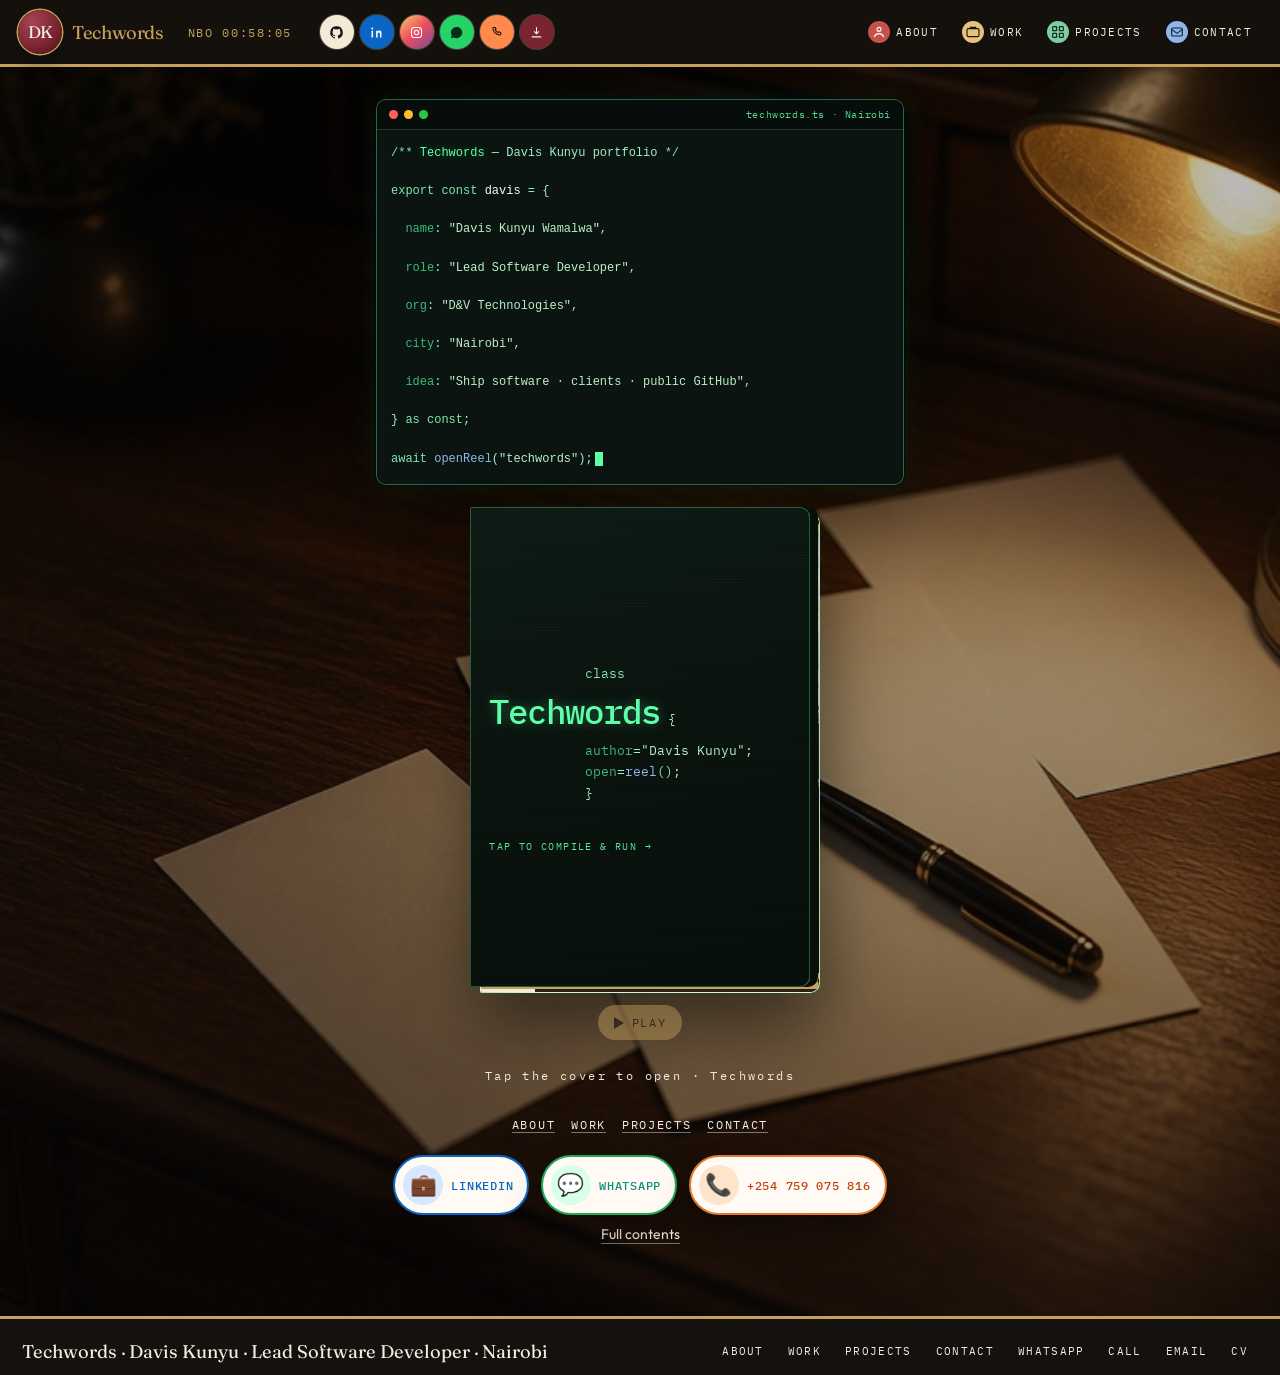
==== commit 6f61d0f8: "Add green terminal code hero and Techwords cover on the home page. Co-authored-by: Cursor <cursorage" ====
--- a/index.html
+++ b/index.html
@@ -14,7 +14,7 @@
   <link rel="preconnect" href="https://fonts.googleapis.com" />
   <link rel="preconnect" href="https://fonts.gstatic.com" crossorigin />
   <link href="https://fonts.googleapis.com/css2?family=Fraunces:ital,opsz,wght@0,9..144,500;1,9..144,500&family=IBM+Plex+Mono:wght@400;500&family=Outfit:wght@400;500&display=swap" rel="stylesheet" />
-  <link rel="stylesheet" href="/book.css?v=6" />
+  <link rel="stylesheet" href="/book.css?v=7" />
 </head>
 <body class="home-techwords">
   <header class="top">
@@ -40,7 +40,25 @@
     <img class="stage-bg" src="/images/desk-night.jpg" alt="" />
     <div class="wash" aria-hidden="true"></div>
     <div class="opener">
-      <div class="volume" id="book" role="group" aria-label="Techwords volume">
+      <div class="code-hero" aria-labelledby="code-hero-heading">
+        <p id="code-hero-heading" class="visually-hidden">Techwords — portfolio in code</p>
+        <div class="code-window">
+          <div class="code-bar" aria-hidden="true">
+            <span class="dot dot-r"></span><span class="dot dot-y"></span><span class="dot dot-g"></span>
+            <span class="code-filename">techwords.ts · Nairobi</span>
+          </div>
+          <pre class="code-block"><code><span class="c-line"><span class="c-kw">/**</span> <span class="c-hl">Techwords</span> — Davis Kunyu portfolio <span class="c-kw">*/</span></span>
+<span class="c-line"><span class="c-kw">export const</span> <span class="c-id">davis</span> = {</span>
+<span class="c-line">  <span class="c-key">name</span>: <span class="c-str">"Davis Kunyu Wamalwa"</span>,</span>
+<span class="c-line">  <span class="c-key">role</span>: <span class="c-str">"Lead Software Developer"</span>,</span>
+<span class="c-line">  <span class="c-key">org</span>: <span class="c-str">"D&amp;V Technologies"</span>,</span>
+<span class="c-line">  <span class="c-key">city</span>: <span class="c-str">"Nairobi"</span>,</span>
+<span class="c-line">  <span class="c-key">idea</span>: <span class="c-str">"Ship software · clients · public GitHub"</span>,</span>
+<span class="c-line">} <span class="c-kw">as const</span>;</span>
+<span class="c-line"><span class="c-kw">await</span> <span class="c-fn">openReel</span>(<span class="c-str">"techwords"</span>);<span class="c-cursor" aria-hidden="true"></span></span></code></pre>
+        </div>
+      </div>
+      <div class="volume volume-terminal" id="book" role="group" aria-label="Techwords volume">
         <span class="volume-pages">
           <span class="film" id="reel">
             <span class="perfs" aria-hidden="true"></span>
@@ -74,10 +92,15 @@
             <span class="filmbar" aria-hidden="true"><i id="film-bar"></i></span>
           </span>
         </span>
-        <button type="button" class="volume-cover" id="cover-open" aria-label="Open Techwords">
-          <small>Nairobi · 2026</small>
-          <strong class="cover-title">Techwords</strong>
-          <em>Davis Kunyu · portfolio reel</em>
+        <button type="button" class="volume-cover terminal-cover" id="cover-open" aria-label="Open Techwords reel">
+          <span class="cover-scan" aria-hidden="true"></span>
+          <span class="cover-code">
+            <span class="c-kw">class</span> <span class="c-hl cover-brand">Techwords</span> {
+            <span class="c-key">author</span>=<span class="c-str">"Davis Kunyu"</span>;
+            <span class="c-key">open</span>=<span class="c-fn">reel</span>();
+            }
+          </span>
+          <em class="cover-cta">Tap to compile &amp; run →</em>
         </button>
       </div>
       <div class="book-controls">
@@ -125,6 +148,6 @@
     <a href="/cv.pdf" download="Davis-Kunyu-CV.pdf" aria-label="CV">CV</a>
   </nav>
 </footer>
-  <script src="/shell.js?v=6"></script>
+  <script src="/shell.js?v=7"></script>
 </body>
 </html>
--- a/book.css
+++ b/book.css
@@ -10,6 +10,12 @@
   --live: #b7f0c8;
   --muted: #5c4f42;
   --rule: rgba(26, 20, 15, 0.12);
+  --term-bg: #0b1410;
+  --term-panel: #0e1a14;
+  --term-green: #5dffa8;
+  --term-green-dim: #3cb87a;
+  --term-key: #9ef0c4;
+  --term-str: #b7f0c8;
   --serif: "Fraunces", "Iowan Old Style", Georgia, serif;
   --sans: "Outfit", "Avenir Next", sans-serif;
   --mono: "IBM Plex Mono", ui-monospace, monospace;
@@ -106,9 +112,11 @@
 .ribbon a.on { color: var(--oxblood); }
 
 .stage {
-  min-height: 100vh; position: relative; display: grid; place-items: center;
+  min-height: 100vh; position: relative; display: grid;
+  place-items: start center; padding-top: 8px;
   overflow: hidden; color: var(--cream); background: #120e0b;
 }
+.home-techwords .stage { padding-top: 14px; padding-bottom: 40px; }
 .stage-bg, .wash {
   position: absolute; inset: 0; width: 100%; height: 100%; object-fit: cover;
   pointer-events: none;
@@ -119,7 +127,52 @@
 .opener {
   position: relative; z-index: 1;
   display: flex; flex-direction: column; align-items: center;
-}
+  width: min(560px, 100%); padding: 18px 16px 32px;
+}
+.visually-hidden {
+  position: absolute; width: 1px; height: 1px; padding: 0; margin: -1px;
+  overflow: hidden; clip: rect(0, 0, 0, 0); border: 0;
+}
+.code-hero {
+  width: 100%; margin-bottom: 22px;
+  filter: drop-shadow(0 16px 40px rgba(0, 0, 0, 0.55));
+}
+.code-window {
+  border-radius: 10px; overflow: hidden;
+  border: 1px solid rgba(93, 255, 168, 0.35);
+  background: var(--term-panel);
+  box-shadow: 0 0 0 1px rgba(0, 0, 0, 0.4), 0 0 28px rgba(61, 255, 143, 0.08);
+}
+.code-bar {
+  display: flex; align-items: center; gap: 6px; padding: 8px 12px;
+  background: #070d0a; border-bottom: 1px solid rgba(93, 255, 168, 0.2);
+  font-family: var(--mono); font-size: 10px; letter-spacing: 0.06em; color: var(--term-green-dim);
+}
+.code-bar .dot { width: 9px; height: 9px; border-radius: 50%; }
+.dot-r { background: #ff5f57; }
+.dot-y { background: #febc2e; }
+.dot-g { background: #28c840; }
+.code-filename { margin-left: auto; color: var(--term-green); opacity: 0.85; }
+.code-block {
+  margin: 0; padding: 14px 14px 16px; overflow-x: auto;
+  font-family: var(--mono); font-size: clamp(10px, 2.6vw, 12px); line-height: 1.55;
+  color: var(--term-key); background: var(--term-bg);
+  text-align: left;
+}
+.c-line { display: block; white-space: pre;
+}
+.c-kw { color: #7ee8b0; }
+.c-hl { color: var(--term-green); font-weight: 500; text-shadow: 0 0 12px rgba(93, 255, 168, 0.35); }
+.c-id { color: #e8fff3; }
+.c-key { color: var(--term-green-dim); }
+.c-str { color: var(--term-str); }
+.c-fn { color: #8eb7e8; }
+.c-cursor {
+  display: inline-block; width: 8px; height: 1.1em; margin-left: 2px;
+  vertical-align: text-bottom; background: var(--term-green);
+  animation: term-blink 1s step-end infinite;
+}
+@keyframes term-blink { 50% { opacity: 0; } }
 .volume {
   position: relative; width: min(340px, 86vw); height: min(480px, 62vh);
   border: 0; padding: 0; margin: 0; background: transparent; perspective: 1600px;
@@ -157,22 +210,39 @@
   transform: translate(10px, 6px);
   box-shadow: 0 30px 70px rgba(0,0,0,.5);
 }
-.volume-cover {
+.volume-terminal .volume-pages {
+  border: 1px solid rgba(93, 255, 168, 0.25);
+  box-shadow: 0 30px 70px rgba(0,0,0,.55), 0 0 24px rgba(93, 255, 168, 0.06);
+}
+.terminal-cover {
   background:
-    radial-gradient(circle at 20% 10%, rgba(255,220,160,.18), transparent 40%),
-    linear-gradient(160deg, #8a3140, #5c1822 60%, #3d1016);
-  color: #f6efe4; transform-origin: left center; transform-style: preserve-3d;
+    linear-gradient(165deg, #0e1a14 0%, #0a120e 45%, #070d0a 100%);
+  color: var(--term-key); transform-origin: left center; transform-style: preserve-3d;
   transition: transform 1.05s cubic-bezier(.2,.7,.2,1);
-  display: flex; flex-direction: column; justify-content: space-between;
-  padding: 1.5rem 1.3rem; text-align: left;
-  box-shadow: inset 0 0 0 1px rgba(244,234,215,.28), 8px 0 0 #4a121b;
-}
-.volume-cover small, .volume-cover em {
-  font-family: var(--mono); letter-spacing: 0.18em; text-transform: uppercase; font-style: normal; font-size: 11px;
-}
-.volume-cover strong {
-  font-family: var(--serif); font-weight: 560; font-size: clamp(2.6rem, 6vw, 3.4rem); line-height: 0.9; letter-spacing: -0.03em;
-}
+  display: flex; flex-direction: column; justify-content: center; gap: 14px;
+  padding: 1.4rem 1.2rem; text-align: left; overflow: hidden;
+  box-shadow: inset 0 0 0 1px rgba(93, 255, 168, 0.3), 8px 0 0 #061008;
+}
+.cover-scan {
+  position: absolute; inset: 0; pointer-events: none; opacity: 0.12;
+  background: repeating-linear-gradient(0deg, transparent, transparent 2px, rgba(93, 255, 168, 0.15) 2px, rgba(93, 255, 168, 0.15) 3px);
+}
+.cover-code {
+  position: relative; z-index: 1;
+  font-family: var(--mono); font-size: clamp(11px, 2.8vw, 13px); line-height: 1.65;
+  white-space: pre-wrap; color: var(--term-key);
+}
+.cover-code .cover-brand {
+  font-size: clamp(1.6rem, 4.5vw, 2.1rem); display: inline;
+  letter-spacing: -0.03em;
+}
+.cover-cta {
+  position: relative; z-index: 1; font-family: var(--mono); font-style: normal;
+  font-size: 10px; letter-spacing: 0.14em; text-transform: uppercase;
+  color: var(--term-green); opacity: 0.9;
+}
+.terminal-cover:hover { box-shadow: inset 0 0 0 1px rgba(93, 255, 168, 0.55), 0 0 20px rgba(93, 255, 168, 0.12); }
+.volume-cover small, .volume-cover em { font-family: var(--mono); }
 .volume.is-open .volume-cover { transform: rotateY(-158deg); }
 .volume-pages { overflow: hidden; }
 .synopsis {
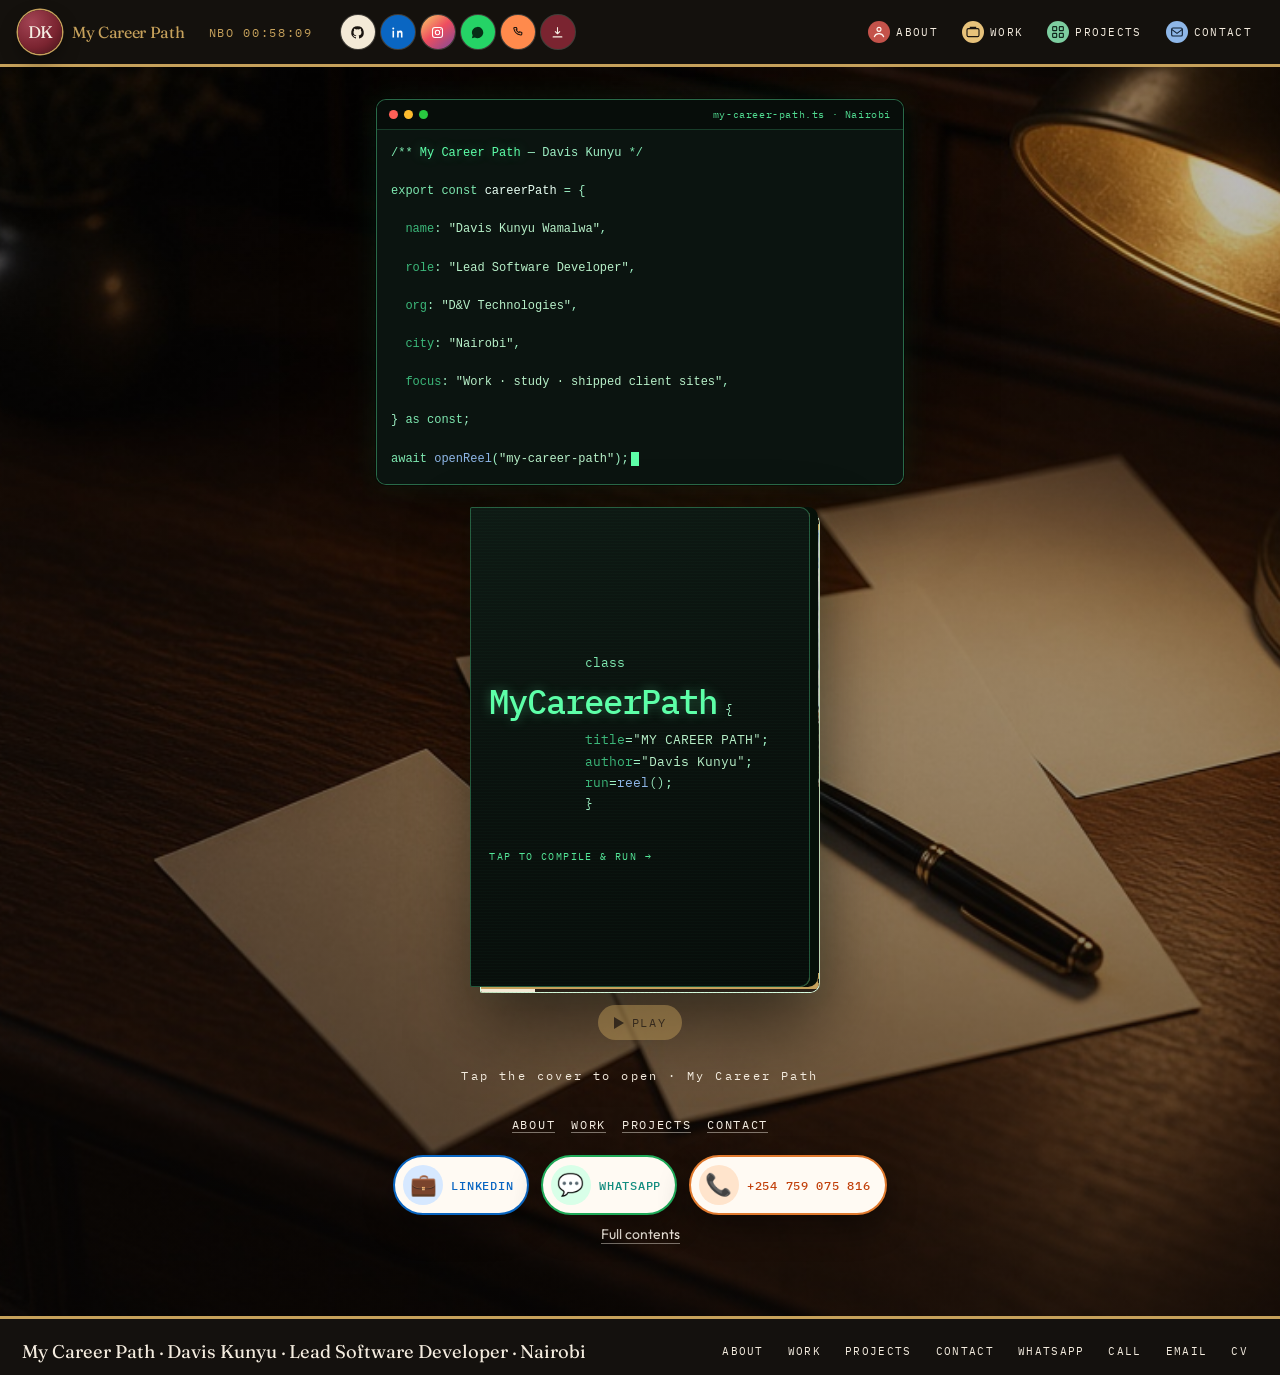
==== commit f3434674: "Rebrand home from Field Notes lineage to My Career Path. Co-authored-by: Cursor <cursoragent@cursor." ====
--- a/index.html
+++ b/index.html
@@ -3,22 +3,22 @@
 <head>
   <meta charset="UTF-8" />
   <meta name="viewport" content="width=device-width, initial-scale=1.0" />
-  <title>Techwords — Davis Kunyu</title>
-  <meta name="description" content="Techwords: Davis Kunyu Wamalwa, Lead Software Developer in Nairobi. Interactive reel and portfolio chapters." />
+  <title>My Career Path — Davis Kunyu</title>
+  <meta name="description" content="My Career Path: Davis Kunyu Wamalwa, Lead Software Developer in Nairobi. Interactive career reel and portfolio chapters." />
   <link rel="canonical" href="https://davis.dvtechnologies.xyz/" />
-  <meta property="og:title" content="Techwords — Davis Kunyu" />
-  <meta property="og:description" content="Open Techwords. Six scenes, then About, Work, Projects, and Contact." />
+  <meta property="og:title" content="My Career Path — Davis Kunyu" />
+  <meta property="og:description" content="Open My Career Path. Six scenes, then About, Work, Projects, and Contact." />
   <meta property="og:url" content="https://davis.dvtechnologies.xyz/" />
   <meta name="theme-color" content="#7a2430" />
-  <link rel="icon" href="/favicon.svg?v=6" type="image/svg+xml" />
+  <link rel="icon" href="/favicon.svg?v=8" type="image/svg+xml" />
   <link rel="preconnect" href="https://fonts.googleapis.com" />
   <link rel="preconnect" href="https://fonts.gstatic.com" crossorigin />
   <link href="https://fonts.googleapis.com/css2?family=Fraunces:ital,opsz,wght@0,9..144,500;1,9..144,500&family=IBM+Plex+Mono:wght@400;500&family=Outfit:wght@400;500&display=swap" rel="stylesheet" />
-  <link rel="stylesheet" href="/book.css?v=7" />
+  <link rel="stylesheet" href="/book.css?v=8" />
 </head>
-<body class="home-techwords">
+<body class="home-career">
   <header class="top">
-  <a class="brand" href="/" aria-label="Techwords — Davis Kunyu home"><span class="mark" aria-hidden="true">DK</span><span class="brand-word">Techwords</span></a>
+  <a class="brand" href="/" aria-label="My Career Path — Davis Kunyu home"><span class="mark" aria-hidden="true">DK</span><span class="brand-word">My Career Path</span></a>
   <time class="clock" id="nbo-clock">NBO</time>
   <div class="icon-row" aria-label="Profiles">
     <a href="https://github.com/daviesqunyu" aria-label="GitHub"><svg viewBox="0 0 24 24"><path fill="currentColor" d="M12 2a10 10 0 0 0-3.16 19.49c.5.09.68-.22.68-.48v-1.7c-2.78.6-3.37-1.34-3.37-1.34-.45-1.16-1.1-1.47-1.1-1.47-.9-.62.07-.6.07-.6 1 .07 1.53 1.04 1.53 1.04.89 1.53 2.34 1.09 2.91.83.09-.65.35-1.09.63-1.34-2.22-.25-4.56-1.11-4.56-4.95 0-1.09.39-1.99 1.03-2.69-.1-.25-.45-1.27.1-2.65 0 0 .84-.27 2.75 1.02A9.56 9.56 0 0 1 12 6.8a9.6 9.6 0 0 1 2.5.34c1.9-1.29 2.74-1.02 2.74-1.02.55 1.38.2 2.4.1 2.65.64.7 1.03 1.6 1.03 2.69 0 3.85-2.34 4.7-4.57 4.95.36.31.68.92.68 1.86v2.76c0 .26.18.58.69.48A10 10 0 0 0 12 2z"/></svg></a>
@@ -41,24 +41,24 @@
     <div class="wash" aria-hidden="true"></div>
     <div class="opener">
       <div class="code-hero" aria-labelledby="code-hero-heading">
-        <p id="code-hero-heading" class="visually-hidden">Techwords — portfolio in code</p>
+        <p id="code-hero-heading" class="visually-hidden">My Career Path — portfolio in code</p>
         <div class="code-window">
           <div class="code-bar" aria-hidden="true">
             <span class="dot dot-r"></span><span class="dot dot-y"></span><span class="dot dot-g"></span>
-            <span class="code-filename">techwords.ts · Nairobi</span>
+            <span class="code-filename">my-career-path.ts · Nairobi</span>
           </div>
-          <pre class="code-block"><code><span class="c-line"><span class="c-kw">/**</span> <span class="c-hl">Techwords</span> — Davis Kunyu portfolio <span class="c-kw">*/</span></span>
-<span class="c-line"><span class="c-kw">export const</span> <span class="c-id">davis</span> = {</span>
+          <pre class="code-block"><code><span class="c-line"><span class="c-kw">/**</span> <span class="c-hl">My Career Path</span> — Davis Kunyu <span class="c-kw">*/</span></span>
+<span class="c-line"><span class="c-kw">export const</span> <span class="c-id">careerPath</span> = {</span>
 <span class="c-line">  <span class="c-key">name</span>: <span class="c-str">"Davis Kunyu Wamalwa"</span>,</span>
 <span class="c-line">  <span class="c-key">role</span>: <span class="c-str">"Lead Software Developer"</span>,</span>
 <span class="c-line">  <span class="c-key">org</span>: <span class="c-str">"D&amp;V Technologies"</span>,</span>
 <span class="c-line">  <span class="c-key">city</span>: <span class="c-str">"Nairobi"</span>,</span>
-<span class="c-line">  <span class="c-key">idea</span>: <span class="c-str">"Ship software · clients · public GitHub"</span>,</span>
+<span class="c-line">  <span class="c-key">focus</span>: <span class="c-str">"Work · study · shipped client sites"</span>,</span>
 <span class="c-line">} <span class="c-kw">as const</span>;</span>
-<span class="c-line"><span class="c-kw">await</span> <span class="c-fn">openReel</span>(<span class="c-str">"techwords"</span>);<span class="c-cursor" aria-hidden="true"></span></span></code></pre>
+<span class="c-line"><span class="c-kw">await</span> <span class="c-fn">openReel</span>(<span class="c-str">"my-career-path"</span>);<span class="c-cursor" aria-hidden="true"></span></span></code></pre>
         </div>
       </div>
-      <div class="volume volume-terminal" id="book" role="group" aria-label="Techwords volume">
+      <div class="volume volume-terminal" id="book" role="group" aria-label="My Career Path volume">
         <span class="volume-pages">
           <span class="film" id="reel">
             <span class="perfs" aria-hidden="true"></span>
@@ -92,12 +92,13 @@
             <span class="filmbar" aria-hidden="true"><i id="film-bar"></i></span>
           </span>
         </span>
-        <button type="button" class="volume-cover terminal-cover" id="cover-open" aria-label="Open Techwords reel">
+        <button type="button" class="volume-cover terminal-cover" id="cover-open" aria-label="Open My Career Path reel">
           <span class="cover-scan" aria-hidden="true"></span>
           <span class="cover-code">
-            <span class="c-kw">class</span> <span class="c-hl cover-brand">Techwords</span> {
+            <span class="c-kw">class</span> <span class="c-hl cover-brand">MyCareerPath</span> {
+            <span class="c-key">title</span>=<span class="c-str">"MY CAREER PATH"</span>;
             <span class="c-key">author</span>=<span class="c-str">"Davis Kunyu"</span>;
-            <span class="c-key">open</span>=<span class="c-fn">reel</span>();
+            <span class="c-key">run</span>=<span class="c-fn">reel</span>();
             }
           </span>
           <em class="cover-cta">Tap to compile &amp; run →</em>
@@ -105,13 +106,13 @@
       </div>
       <div class="book-controls">
         <div class="scene-nav" id="scene-nav" role="tablist" aria-label="Jump to scene" hidden></div>
-        <button class="play" id="play" type="button" aria-label="Play the Techwords reel" disabled>
+        <button class="play" id="play" type="button" aria-label="Play the My Career Path reel" disabled>
           <span class="play-mark" aria-hidden="true"></span>
           <span id="play-label">Play</span>
         </button>
-        <button class="book-close" id="book-close" type="button" hidden aria-label="Close Techwords">Close</button>
+        <button class="book-close" id="book-close" type="button" hidden aria-label="Close My Career Path">Close</button>
       </div>
-      <p class="hint" id="hint">Tap the cover to open · Techwords</p>
+      <p class="hint" id="hint">Tap the cover to open · My Career Path</p>
       <nav class="chapters" aria-label="Portfolio chapters">
         <a href="/about/">About</a>
         <a href="/work/">Work</a>
@@ -136,7 +137,7 @@
     </div>
   </main>
   <footer class="foot">
-  <p>Techwords · Davis Kunyu · Lead Software Developer · Nairobi</p>
+  <p>My Career Path · Davis Kunyu · Lead Software Developer · Nairobi</p>
   <nav aria-label="Footer">
     <a href="/about/" aria-label="About">About</a>
     <a href="/work/" aria-label="Work">Work</a>
@@ -148,6 +149,6 @@
     <a href="/cv.pdf" download="Davis-Kunyu-CV.pdf" aria-label="CV">CV</a>
   </nav>
 </footer>
-  <script src="/shell.js?v=7"></script>
+  <script src="/shell.js?v=8"></script>
 </body>
 </html>
--- a/book.css
+++ b/book.css
@@ -116,7 +116,7 @@
   place-items: start center; padding-top: 8px;
   overflow: hidden; color: var(--cream); background: #120e0b;
 }
-.home-techwords .stage { padding-top: 14px; padding-bottom: 40px; }
+.home-career .stage, .home-techwords .stage { padding-top: 14px; padding-bottom: 40px; }
 .stage-bg, .wash {
   position: absolute; inset: 0; width: 100%; height: 100%; object-fit: cover;
   pointer-events: none;
@@ -181,7 +181,8 @@
   display: none; margin-left: 10px; font-family: var(--serif); font-size: 1.15rem;
   letter-spacing: -0.02em; color: var(--gold);
 }
-.home-techwords .brand .brand-word { display: inline; }
+.home-career .brand .brand-word, .home-techwords .brand .brand-word { display: inline; }
+.brand-word { max-width: 11rem; line-height: 1.15; font-size: 1rem; }
 .volume-cover {
   cursor: pointer; border: 0; width: 100%; height: 100%; font: inherit; text-align: left;
 }
